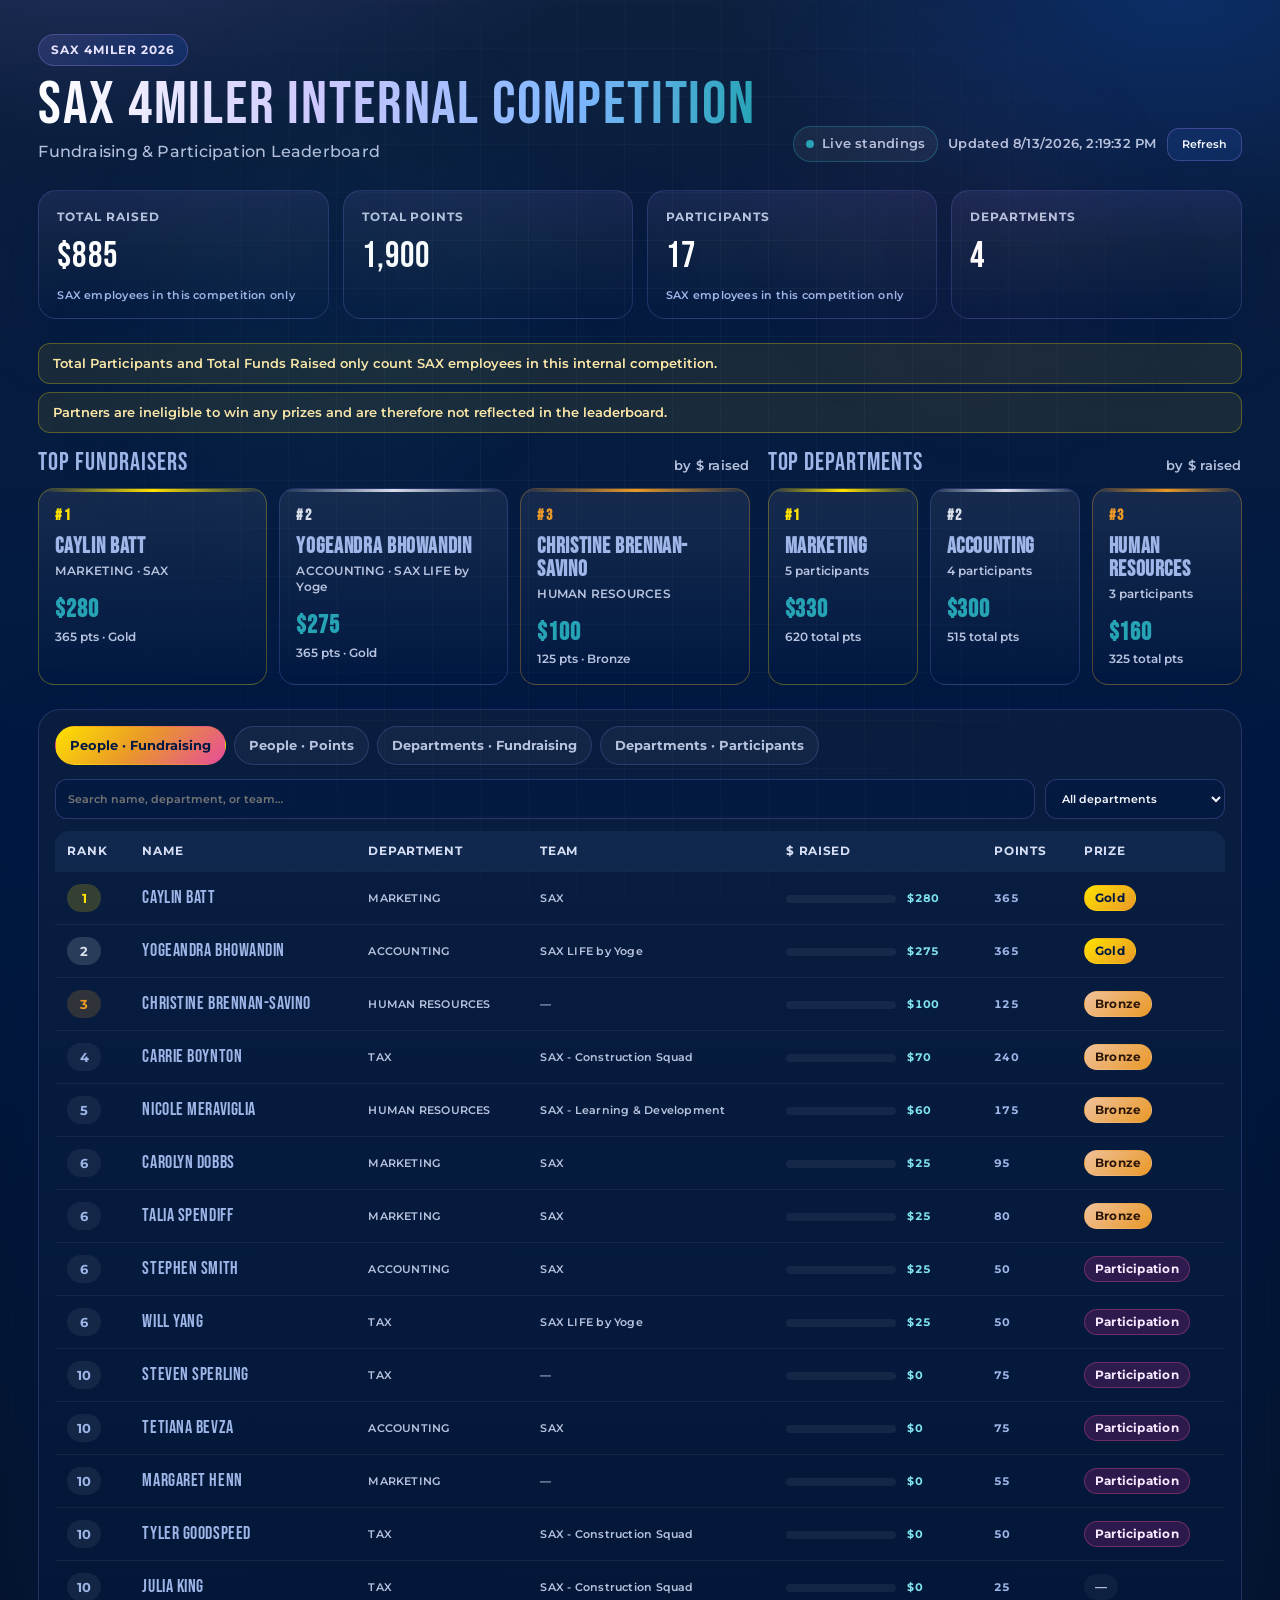
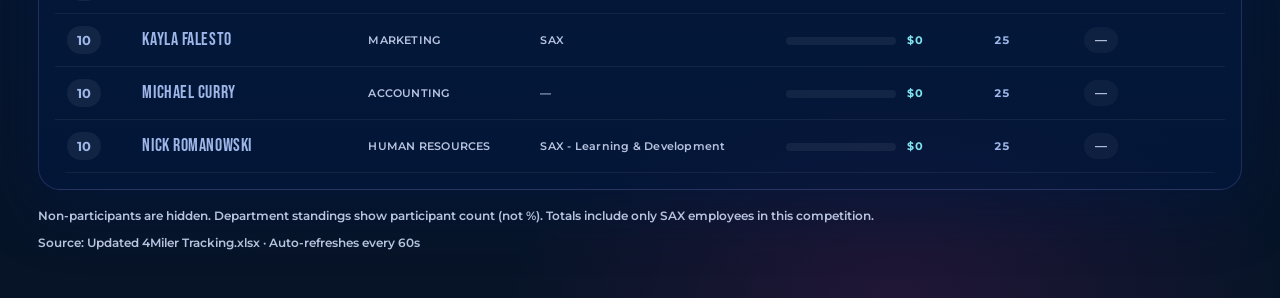
==== index.html @ db014825 "Add partners ineligibility disclaimer under SAX-only totals notice Clarify that partners cannot win " ====
<!DOCTYPE html>
<html lang="en">
<head>
  <meta charset="UTF-8" />
  <meta name="viewport" content="width=device-width, initial-scale=1" />
  <title>SAX 4MILER Internal Competition</title>
  <meta http-equiv="Cache-Control" content="no-cache, no-store, must-revalidate" />
  <link rel="preconnect" href="https://fonts.googleapis.com" />
  <link rel="preconnect" href="https://fonts.gstatic.com" crossorigin />
  <link href="https://fonts.googleapis.com/css2?family=Bebas+Neue&family=Montserrat:ital,wght@0,400;0,500;0,600;0,700;1,400&display=swap" rel="stylesheet" />
  <link rel="stylesheet" href="styles.css" />
</head>
<body>
  <div class="bg-glow" aria-hidden="true"></div>
  <header class="top">
    <div class="brand">
      <div class="badge">SAX 4MILER 2026</div>
      <h1 id="title">SAX 4MILER Internal Competition</h1>
      <p id="subtitle" class="subtitle">Fundraising &amp; Participation Leaderboard</p>
    </div>
    <div class="header-meta">
      <div class="live-pill"><span class="dot"></span> Live standings</div>
      <div id="updated" class="updated">Loading…</div>
      <button id="refreshBtn" class="ghost-btn" type="button">Refresh</button>
    </div>
  </header>

  <section class="kpis" id="kpis">
    <article class="kpi">
      <div class="kpi-label">Total Raised</div>
      <div class="kpi-value" id="kpiRaised">—</div>
      <div class="kpi-note">SAX employees in this competition only</div>
    </article>
    <article class="kpi">
      <div class="kpi-label">Total Points</div>
      <div class="kpi-value" id="kpiPoints">—</div>
    </article>
    <article class="kpi">
      <div class="kpi-label">Participants</div>
      <div class="kpi-value" id="kpiPeople">—</div>
      <div class="kpi-note">SAX employees in this competition only</div>
    </article>
    <article class="kpi">
      <div class="kpi-label">Departments</div>
      <div class="kpi-value" id="kpiDepts">—</div>
    </article>
  </section>

  <div class="disclaimer-stack">
    <p class="totals-disclaimer" id="totalsDisclaimer">
      Total Participants and Total Funds Raised only count SAX employees competing in this internal competition.
    </p>
    <p class="totals-disclaimer partners-disclaimer" id="partnersDisclaimer">
      Partners are ineligible to win any prizes and are therefore not reflected in the leaderboard.
    </p>
  </div>

  <section class="podium-wrap">
    <div>
      <div class="section-head">
        <h2>Top Fundraisers</h2>
        <span class="hint">by $ raised</span>
      </div>
      <div class="podium" id="podiumPeople"></div>
    </div>
    <div>
      <div class="section-head">
        <h2>Top Departments</h2>
        <span class="hint">by $ raised</span>
      </div>
      <div class="podium" id="podiumDepts"></div>
    </div>
  </section>

  <section class="boards">
    <div class="tabs" role="tablist">
      <button class="tab active" data-tab="people-raised" type="button">People · Fundraising</button>
      <button class="tab" data-tab="people-points" type="button">People · Points</button>
      <button class="tab" data-tab="dept-raised" type="button">Departments · Fundraising</button>
      <button class="tab" data-tab="dept-participants" type="button">Departments · Participants</button>
    </div>

    <div class="toolbar">
      <input id="search" type="search" placeholder="Search name, department, or team…" />
      <select id="deptFilter">
        <option value="">All departments</option>
      </select>
    </div>

    <div class="table-card">
      <table>
        <thead id="thead"></thead>
        <tbody id="tbody"></tbody>
      </table>
      <div id="empty" class="empty hidden">No matching participants.</div>
    </div>
  </section>

  <footer class="foot">
    <span>Non-participants are hidden. Department standings show participant count (not %). Totals include only SAX employees in this competition.</span>
    <span>Source: Updated 4Miler Tracking.xlsx · Auto-refreshes every 60s</span>
  </footer>

  <script src="app.js"></script>
</body>
</html>
---- styles.css ----
:root {
  /* Brand palette from SAX + 4MILER color guides */
  --navy-deep: #001842;
  --navy: #0d203e;
  --blue-mid: #23489A;
  --blue: #274a9a;
  --blue-bright: #065AF1;
  --purple-soft: #756CCa;
  --purple: #673e98;
  --magenta: #97217e;
  --pink: #e64d9b;
  --teal: #26a4b6;
  --gold-brand: #e99928;
  --yellow: #ffe100;

  --bg: var(--navy);
  --bg2: #09182f;
  --card: rgba(255,255,255,0.05);
  --card-border: rgba(117, 108, 202, 0.28);
  --text: #f4f7ff;
  --muted: #b7c3de;
  --gold: var(--gold-brand);
  --silver: #d7deea;
  --bronze: #e99928;
  --accent: var(--teal);
  --accent2: var(--blue-bright);
  --accent3: var(--purple-soft);
  --danger: #ff7b9c;
  --shadow: 0 20px 60px rgba(0, 24, 66, 0.45);
  --radius: 18px;

  /* Bebas Neue for headings; Gotham with close web fallbacks for body */
  --font: "Gotham", "Montserrat", "Avenir Next", "Avenir", "Helvetica Neue", Arial, sans-serif;
  --display: "Bebas Neue", "Arial Narrow", Impact, sans-serif;
}

* { box-sizing: border-box; }
html, body { margin: 0; padding: 0; }
body {
  font-family: var(--font);
  color: var(--text);
  background:
    radial-gradient(1000px 520px at 8% -8%, rgba(117, 108, 202, 0.28), transparent 55%),
    radial-gradient(900px 480px at 92% 0%, rgba(6, 90, 241, 0.22), transparent 50%),
    radial-gradient(700px 420px at 70% 100%, rgba(151, 33, 126, 0.18), transparent 55%),
    linear-gradient(180deg, #0d203e 0%, #001842 42%, #071427 100%);
  min-height: 100vh;
  padding: 28px clamp(16px, 3vw, 40px) 48px;
}

.bg-glow {
  position: fixed; inset: 0; pointer-events: none; z-index: 0;
  background-image:
    radial-gradient(circle at 20% 30%, rgba(38, 164, 182, 0.08), transparent 28%),
    radial-gradient(circle at 80% 20%, rgba(230, 77, 155, 0.08), transparent 24%),
    linear-gradient(rgba(255,255,255,.03) 1px, transparent 1px),
    linear-gradient(90deg, rgba(255,255,255,.03) 1px, transparent 1px);
  background-size: auto, auto, 48px 48px, 48px 48px;
  mask-image: radial-gradient(circle at center, black 30%, transparent 80%);
}

.top, .kpis, .podium-wrap, .boards, 
.kpi-note {
  margin-top: 6px;
  font-size: 11px;
  font-weight: 600;
  letter-spacing: 0.02em;
  color: #9eb6e8;
  line-height: 1.35;
}

.disclaimer-stack {
  display: grid;
  gap: 8px;
  margin: 0 0 18px;
}
.disclaimer-stack .totals-disclaimer {
  margin: 0;
}
.partners-disclaimer {
  border-color: rgba(117, 108, 202, 0.35);
  background: rgba(117, 108, 202, 0.12);
  color: #d7ddff;
}

.totals-disclaimer {
  margin: 0 0 18px;
  padding: 10px 14px;
  border-radius: 12px;
  border: 1px solid rgba(255, 225, 0, 0.28);
  background: rgba(255, 225, 0, 0.08);
  color: #ffe9a8;
  font-size: 13px;
  font-weight: 600;
  line-height: 1.45;
}

.foot { position: relative; z-index: 1; }

.top {
  display: flex; justify-content: space-between; gap: 24px; align-items: flex-end;
  margin-bottom: 28px; flex-wrap: wrap;
}
.badge {
  display: inline-block;
  padding: 7px 12px;
  border-radius: 999px;
  background: linear-gradient(135deg, rgba(117,108,202,.22), rgba(6,90,241,.18));
  border: 1px solid rgba(117, 108, 202, 0.45);
  color: #e8e4ff;
  font-size: 12px;
  font-weight: 700;
  letter-spacing: .08em;
  text-transform: uppercase;
  font-family: var(--font);
}
h1 {
  font-family: var(--display);
  font-weight: 400;
  font-size: clamp(2.4rem, 5vw, 3.8rem);
  margin: 10px 0 6px;
  line-height: 0.95;
  letter-spacing: 0.03em;
  background: linear-gradient(92deg, #ffffff 0%, #cfc8ff 40%, #7eb6ff 75%, #26a4b6 100%);
  -webkit-background-clip: text;
  background-clip: text;
  color: transparent;
}
h2, h3 {
  font-family: var(--display);
  letter-spacing: 0.04em;
  font-weight: 400;
}
.subtitle { margin: 0; color: var(--muted); font-size: 1.02rem; font-weight: 500; }
.header-meta { display: flex; gap: 10px; align-items: center; flex-wrap: wrap; }
.live-pill {
  display: inline-flex; align-items: center; gap: 8px;
  background: rgba(255,255,255,.05);
  border: 1px solid rgba(38, 164, 182, 0.35);
  border-radius: 999px;
  padding: 8px 12px;
  font-size: 13px;
  color: var(--muted);
  font-weight: 600;
}
.dot {
  width: 8px; height: 8px; border-radius: 50%; background: #26a4b6;
  box-shadow: 0 0 0 0 rgba(38,164,182,.7);
  animation: pulse 1.8s infinite;
}
@keyframes pulse {
  0% { box-shadow: 0 0 0 0 rgba(38,164,182,.55); }
  70% { box-shadow: 0 0 0 10px rgba(38,164,182,0); }
  100% { box-shadow: 0 0 0 0 rgba(38,164,182,0); }
}
.updated { color: var(--muted); font-size: 13px; }
.ghost-btn {
  border: 1px solid rgba(117,108,202,.45);
  background: rgba(35, 72, 154, 0.28);
  color: var(--text);
  border-radius: 12px;
  padding: 8px 14px;
  cursor: pointer;
  font: inherit;
  font-weight: 600;
}
.ghost-btn:hover {
  border-color: rgba(6, 90, 241, 0.7);
  background: rgba(6, 90, 241, 0.22);
}

.kpis {
  display: grid;
  grid-template-columns: repeat(4, minmax(0, 1fr));
  gap: 14px;
  margin-bottom: 24px;
}
.kpi {
  background:
    linear-gradient(180deg, rgba(117,108,202,.14), rgba(255,255,255,.03) 42%, rgba(0,24,66,.35));
  border: 1px solid rgba(117, 108, 202, 0.28);
  border-radius: var(--radius);
  padding: 18px 18px 16px;
  box-shadow: var(--shadow);
}
.kpi-label {
  color: var(--muted);
  font-size: 12px;
  text-transform: uppercase;
  letter-spacing: .08em;
  font-weight: 700;
}
.kpi-value {
  margin-top: 8px;
  font-family: var(--display);
  font-size: clamp(1.8rem, 2.8vw, 2.4rem);
  font-weight: 400;
  letter-spacing: 0.03em;
  color: #fff;
}

.podium-wrap {
  display: grid;
  grid-template-columns: 1.2fr .8fr;
  gap: 18px;
  margin-bottom: 24px;
}
.section-head {
  display: flex; align-items: baseline; justify-content: space-between; gap: 12px;
  margin-bottom: 12px;
}
.section-head h2 {
  margin: 0;
  font-size: 1.55rem;
  line-height: 1;
}
.hint { color: var(--muted); font-size: 13px; font-weight: 600; }
.podium {
  display: grid;
  grid-template-columns: repeat(3, minmax(0, 1fr));
  gap: 12px;
}
.pod-card {
  background: linear-gradient(180deg, rgba(255,255,255,.07), rgba(0,24,66,.28));
  border: 1px solid var(--card-border);
  border-radius: 16px;
  padding: 16px;
  min-height: 140px;
  position: relative;
  overflow: hidden;
}
.pod-card::before {
  content: "";
  position: absolute; inset: 0 auto auto 0; width: 100%; height: 3px;
  background: linear-gradient(90deg, transparent, var(--medal), transparent);
}
.pod-card.gold { --medal: var(--yellow); border-color: rgba(255, 225, 0, 0.28); }
.pod-card.silver { --medal: var(--silver); }
.pod-card.bronze { --medal: var(--gold-brand); border-color: rgba(233, 153, 40, 0.35); }
.pod-rank {
  font-family: var(--display);
  font-size: 1rem;
  letter-spacing: .08em;
  text-transform: uppercase;
  color: var(--medal, var(--muted));
  margin-bottom: 10px;
}
.pod-name {
  font-family: var(--display);
  font-size: 1.35rem;
  line-height: 1.05;
  letter-spacing: 0.03em;
}
.pod-sub { color: var(--muted); font-size: 12px; margin-top: 4px; font-weight: 600; }
.pod-metric {
  margin-top: 14px;
  font-family: var(--display);
  font-size: 1.55rem;
  letter-spacing: 0.03em;
  color: var(--teal);
}
.pod-metric small {
  display: block;
  color: var(--muted);
  font-size: 12px;
  font-weight: 600;
  margin-top: 2px;
  font-family: var(--font);
  letter-spacing: 0;
}

.boards {
  background: linear-gradient(180deg, rgba(13,32,62,.72), rgba(0,24,66,.55));
  border: 1px solid rgba(117, 108, 202, 0.28);
  border-radius: 22px;
  padding: 16px;
  box-shadow: var(--shadow);
}
.tabs {
  display: flex; gap: 8px; flex-wrap: wrap; margin-bottom: 14px;
}
.tab {
  border: 1px solid rgba(117,108,202,.28);
  background: rgba(255,255,255,.04);
  color: var(--muted);
  border-radius: 999px;
  padding: 10px 14px;
  cursor: pointer;
  font: inherit;
  font-weight: 700;
  font-size: 13px;
}
.tab.active {
  color: #001842;
  background: linear-gradient(135deg, #ffe100 0%, #e99928 48%, #e64d9b 100%);
  border-color: transparent;
}
.tab:not(.active):hover {
  color: var(--text);
  border-color: rgba(6, 90, 241, 0.55);
  background: rgba(6, 90, 241, 0.14);
}

.toolbar {
  display: flex; gap: 10px; flex-wrap: wrap; margin-bottom: 12px;
}
.toolbar input, .toolbar select {
  background: rgba(0, 24, 66, 0.55);
  border: 1px solid rgba(117, 108, 202, 0.35);
  color: var(--text);
  border-radius: 12px;
  padding: 11px 12px;
  font: inherit;
}
.toolbar input { flex: 1; min-width: 220px; }
.toolbar select { min-width: 180px; }

.table-card { overflow: auto; border-radius: 14px; }
table {
  width: 100%;
  border-collapse: collapse;
  min-width: 720px;
}
th, td {
  text-align: left;
  padding: 12px 12px;
  border-bottom: 1px solid rgba(255,255,255,.06);
  white-space: nowrap;
}
th {
  color: #d5def5;
  font-size: 12px;
  text-transform: uppercase;
  letter-spacing: .06em;
  font-weight: 700;
  position: sticky;
  top: 0;
  background: #10284d;
}
tbody tr:hover { background: rgba(117, 108, 202, 0.08); }
.rank-pill {
  display: inline-flex; align-items: center; justify-content: center;
  min-width: 34px; height: 28px; padding: 0 8px;
  border-radius: 999px;
  background: rgba(255,255,255,.06);
  font-weight: 700;
  font-size: 13px;
}
.rank-pill.r1 { background: rgba(255, 225, 0, 0.18); color: #ffe100; }
.rank-pill.r2 { background: rgba(215, 222, 234, 0.16); color: var(--silver); }
.rank-pill.r3 { background: rgba(233, 153, 40, 0.18); color: var(--gold-brand); }
.name-cell {
  font-family: var(--display);
  font-size: 1.15rem;
  letter-spacing: 0.03em;
  font-weight: 400;
}
.muted { color: var(--muted); }
.money { color: #7fe3ef; font-weight: 700; font-variant-numeric: tabular-nums; }
.points { font-weight: 700; font-variant-numeric: tabular-nums; }
.bar-wrap {
  width: 110px; height: 8px; border-radius: 999px;
  background: rgba(255,255,255,.06); overflow: hidden; display: inline-block; vertical-align: middle; margin-right: 8px;
}
.bar {
  height: 100%;
  border-radius: inherit;
  background: linear-gradient(90deg, #065AF1 0%, #756CCa 45%, #26a4b6 100%);
}
.tier {
  display: inline-flex; align-items: center;
  border-radius: 999px; padding: 4px 10px; font-size: 12px; font-weight: 700;
  border: 1px solid transparent;
}
.tier.gold { color: #001842; background: linear-gradient(135deg, #ffe100, #e99928); }
.tier.silver { color: #0d203e; background: linear-gradient(135deg, #eef3fa, #c9d4e5); }
.tier.bronze { color: #2b1608; background: linear-gradient(135deg, #f0c19a, #e99928); }
.tier.participation {
  color: #f7e9ff;
  background: rgba(151, 33, 126, 0.28);
  border-color: rgba(230, 77, 155, 0.35);
}
.tier.none { color: var(--muted); background: rgba(255,255,255,.04); }

.empty { padding: 28px; text-align: center; color: var(--muted); }
.hidden { display: none !important; }

.foot {
  margin-top: 18px;
  display: flex; justify-content: space-between; gap: 12px; flex-wrap: wrap;
  color: var(--muted); font-size: 12px; font-weight: 600;
}

@media (max-width: 980px) {
  .kpis { grid-template-columns: repeat(2, minmax(0,1fr)); }
  .podium-wrap { grid-template-columns: 1fr; }
}
@media (max-width: 640px) {
  .podium { grid-template-columns: 1fr; }
  .kpis { grid-template-columns: 1fr 1fr; }
}
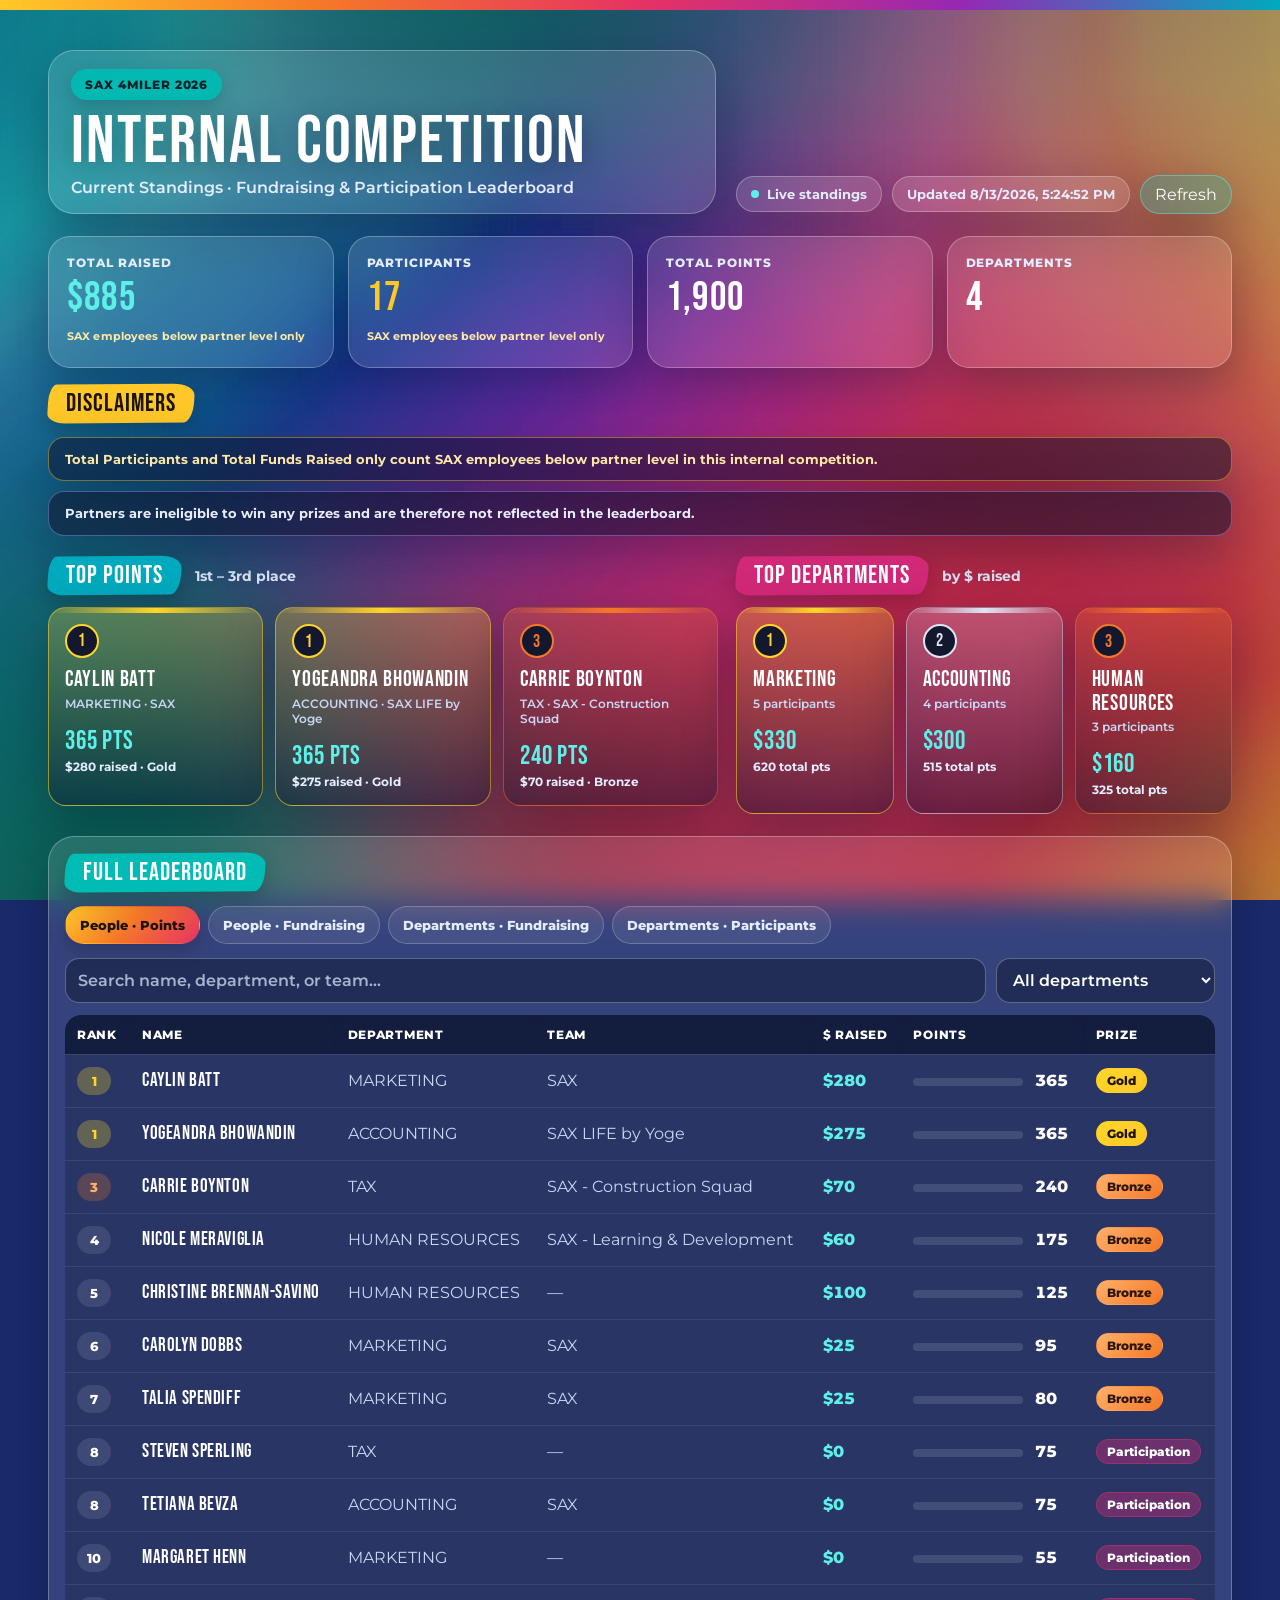
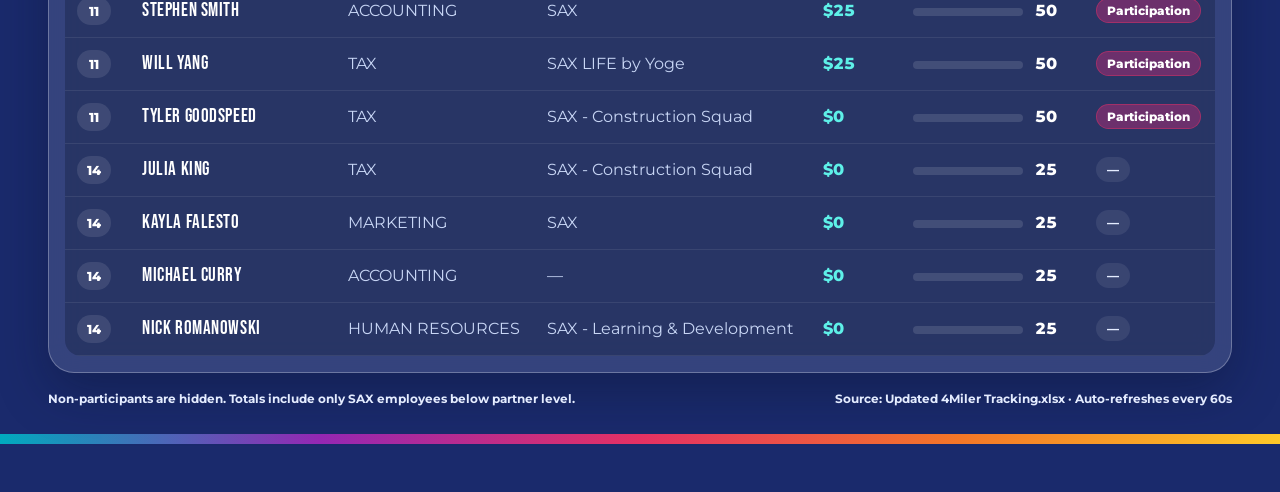
==== commit dff1062d: "Restyle 4Miler leaderboard to match announcement graphic theme Apply the colorful gradient backgroun" ====
--- a/index.html
+++ b/index.html
@@ -7,99 +7,109 @@
   <meta http-equiv="Cache-Control" content="no-cache, no-store, must-revalidate" />
   <link rel="preconnect" href="https://fonts.googleapis.com" />
   <link rel="preconnect" href="https://fonts.gstatic.com" crossorigin />
-  <link href="https://fonts.googleapis.com/css2?family=Bebas+Neue&family=Montserrat:ital,wght@0,400;0,500;0,600;0,700;1,400&display=swap" rel="stylesheet" />
+  <link href="https://fonts.googleapis.com/css2?family=Bebas+Neue&family=Montserrat:ital,wght@0,400;0,500;0,600;0,700;0,800;1,400&display=swap" rel="stylesheet" />
   <link rel="stylesheet" href="styles.css" />
 </head>
 <body>
+  <div class="top-accent" aria-hidden="true"></div>
   <div class="bg-glow" aria-hidden="true"></div>
-  <header class="top">
-    <div class="brand">
-      <div class="badge">SAX 4MILER 2026</div>
-      <h1 id="title">SAX 4MILER Internal Competition</h1>
-      <p id="subtitle" class="subtitle">Fundraising &amp; Participation Leaderboard</p>
-    </div>
-    <div class="header-meta">
-      <div class="live-pill"><span class="dot"></span> Live standings</div>
-      <div id="updated" class="updated">Loading…</div>
-      <button id="refreshBtn" class="ghost-btn" type="button">Refresh</button>
-    </div>
-  </header>
+  <div class="page">
+    <header class="top">
+      <div class="brand-card">
+        <div class="badge">SAX 4MILER 2026</div>
+        <h1 id="title">INTERNAL COMPETITION</h1>
+        <p id="subtitle" class="subtitle">Current Standings · Fundraising &amp; Participation Leaderboard</p>
+      </div>
+      <div class="header-meta">
+        <div class="live-pill"><span class="dot"></span> Live standings</div>
+        <div id="updated" class="updated">Loading…</div>
+        <button id="refreshBtn" class="ghost-btn" type="button">Refresh</button>
+      </div>
+    </header>
 
-  <section class="kpis" id="kpis">
-    <article class="kpi">
-      <div class="kpi-label">Total Raised</div>
-      <div class="kpi-value" id="kpiRaised">—</div>
-      <div class="kpi-note">SAX employees in this competition only</div>
-    </article>
-    <article class="kpi">
-      <div class="kpi-label">Total Points</div>
-      <div class="kpi-value" id="kpiPoints">—</div>
-    </article>
-    <article class="kpi">
-      <div class="kpi-label">Participants</div>
-      <div class="kpi-value" id="kpiPeople">—</div>
-      <div class="kpi-note">SAX employees in this competition only</div>
-    </article>
-    <article class="kpi">
-      <div class="kpi-label">Departments</div>
-      <div class="kpi-value" id="kpiDepts">—</div>
-    </article>
-  </section>
+    <section class="kpis" id="kpis">
+      <article class="kpi">
+        <div class="kpi-label">Total Raised</div>
+        <div class="kpi-value accent" id="kpiRaised">—</div>
+        <div class="kpi-note">SAX employees below partner level only</div>
+      </article>
+      <article class="kpi">
+        <div class="kpi-label">Participants</div>
+        <div class="kpi-value highlight" id="kpiPeople">—</div>
+        <div class="kpi-note">SAX employees below partner level only</div>
+      </article>
+      <article class="kpi">
+        <div class="kpi-label">Total Points</div>
+        <div class="kpi-value" id="kpiPoints">—</div>
+      </article>
+      <article class="kpi">
+        <div class="kpi-label">Departments</div>
+        <div class="kpi-value" id="kpiDepts">—</div>
+      </article>
+    </section>
 
-  <div class="disclaimer-stack">
-    <p class="totals-disclaimer" id="totalsDisclaimer">
-      Total Participants and Total Funds Raised only count SAX employees competing in this internal competition.
-    </p>
-    <p class="totals-disclaimer partners-disclaimer" id="partnersDisclaimer">
-      Partners are ineligible to win any prizes and are therefore not reflected in the leaderboard.
-    </p>
-  </div>
-
-  <section class="podium-wrap">
-    <div>
-      <div class="section-head">
-        <h2>Top Fundraisers</h2>
-        <span class="hint">by $ raised</span>
+    <div class="disclaimer-stack">
+      <div class="section-head" style="margin-bottom: 4px;">
+        <span class="paint-label yellow">DISCLAIMERS</span>
       </div>
-      <div class="podium" id="podiumPeople"></div>
-    </div>
-    <div>
-      <div class="section-head">
-        <h2>Top Departments</h2>
-        <span class="hint">by $ raised</span>
-      </div>
-      <div class="podium" id="podiumDepts"></div>
-    </div>
-  </section>
-
-  <section class="boards">
-    <div class="tabs" role="tablist">
-      <button class="tab active" data-tab="people-raised" type="button">People · Fundraising</button>
-      <button class="tab" data-tab="people-points" type="button">People · Points</button>
-      <button class="tab" data-tab="dept-raised" type="button">Departments · Fundraising</button>
-      <button class="tab" data-tab="dept-participants" type="button">Departments · Participants</button>
+      <p class="totals-disclaimer" id="totalsDisclaimer">
+        Total Participants and Total Funds Raised only count SAX employees below partner level in this internal competition.
+      </p>
+      <p class="totals-disclaimer partners-disclaimer" id="partnersDisclaimer">
+        Partners are ineligible to win any prizes and are therefore not reflected in the leaderboard.
+      </p>
     </div>
 
-    <div class="toolbar">
-      <input id="search" type="search" placeholder="Search name, department, or team…" />
-      <select id="deptFilter">
-        <option value="">All departments</option>
-      </select>
-    </div>
+    <section class="podium-wrap">
+      <div>
+        <div class="section-head">
+          <span class="paint-label cyan">TOP POINTS</span>
+          <span class="hint">1st – 3rd place</span>
+        </div>
+        <div class="podium" id="podiumPeople"></div>
+      </div>
+      <div>
+        <div class="section-head">
+          <span class="paint-label magenta">TOP DEPARTMENTS</span>
+          <span class="hint">by $ raised</span>
+        </div>
+        <div class="podium" id="podiumDepts"></div>
+      </div>
+    </section>
 
-    <div class="table-card">
-      <table>
-        <thead id="thead"></thead>
-        <tbody id="tbody"></tbody>
-      </table>
-      <div id="empty" class="empty hidden">No matching participants.</div>
-    </div>
-  </section>
+    <section class="boards">
+      <div class="section-head" style="margin-bottom: 14px;">
+        <span class="paint-label teal">FULL LEADERBOARD</span>
+      </div>
+      <div class="tabs" role="tablist">
+        <button class="tab active" data-tab="people-points" type="button">People · Points</button>
+        <button class="tab" data-tab="people-raised" type="button">People · Fundraising</button>
+        <button class="tab" data-tab="dept-raised" type="button">Departments · Fundraising</button>
+        <button class="tab" data-tab="dept-participants" type="button">Departments · Participants</button>
+      </div>
 
-  <footer class="foot">
-    <span>Non-participants are hidden. Department standings show participant count (not %). Totals include only SAX employees in this competition.</span>
-    <span>Source: Updated 4Miler Tracking.xlsx · Auto-refreshes every 60s</span>
-  </footer>
+      <div class="toolbar">
+        <input id="search" type="search" placeholder="Search name, department, or team…" />
+        <select id="deptFilter">
+          <option value="">All departments</option>
+        </select>
+      </div>
+
+      <div class="table-card">
+        <table>
+          <thead id="thead"></thead>
+          <tbody id="tbody"></tbody>
+        </table>
+        <div id="empty" class="empty hidden">No matching participants.</div>
+      </div>
+    </section>
+
+    <footer class="foot">
+      <span>Non-participants are hidden. Totals include only SAX employees below partner level.</span>
+      <span>Source: Updated 4Miler Tracking.xlsx · Auto-refreshes every 60s</span>
+    </footer>
+  </div>
+  <div class="bottom-accent" aria-hidden="true"></div>
 
   <script src="app.js"></script>
 </body>
--- a/styles.css
+++ b/styles.css
@@ -1,402 +1,607 @@
-
 :root {
-  /* Brand palette from SAX + 4MILER color guides */
-  --navy-deep: #001842;
-  --navy: #0d203e;
-  --blue-mid: #23489A;
-  --blue: #274a9a;
-  --blue-bright: #065AF1;
-  --purple-soft: #756CCa;
-  --purple: #673e98;
-  --magenta: #97217e;
-  --pink: #e64d9b;
-  --teal: #26a4b6;
-  --gold-brand: #e99928;
-  --yellow: #ffe100;
-
-  --bg: var(--navy);
-  --bg2: #09182f;
-  --card: rgba(255,255,255,0.05);
-  --card-border: rgba(117, 108, 202, 0.28);
-  --text: #f4f7ff;
-  --muted: #b7c3de;
-  --gold: var(--gold-brand);
-  --silver: #d7deea;
-  --bronze: #e99928;
-  --accent: var(--teal);
-  --accent2: var(--blue-bright);
-  --accent3: var(--purple-soft);
-  --danger: #ff7b9c;
-  --shadow: 0 20px 60px rgba(0, 24, 66, 0.45);
-  --radius: 18px;
-
-  /* Bebas Neue for headings; Gotham with close web fallbacks for body */
-  --font: "Gotham", "Montserrat", "Avenir Next", "Avenir", "Helvetica Neue", Arial, sans-serif;
+  /* Announcement graphic / Colorful-Background palette */
+  --teal: #00bcb4;
+  --cyan: #00aabe;
+  --blue: #2850d2;
+  --purple: #9628b4;
+  --magenta: #d22878;
+  --pink: #e63264;
+  --orange: #f57828;
+  --yellow: #ffc828;
+  --gold: #ffd628;
+  --silver: #dce6f5;
+  --navy-ink: #0a1228;
+  --card-dark: rgba(12, 18, 50, 0.55);
+  --frost: rgba(255, 255, 255, 0.12);
+  --frost-border: rgba(255, 255, 255, 0.28);
+  --text: #ffffff;
+  --muted: #e4ecff;
+  --muted-soft: #c8d6f5;
+  --accent-money: #5ef0e8;
+  --shadow: 0 18px 50px rgba(8, 16, 40, 0.35);
+  --radius: 22px;
+  --font: "Montserrat", "Gotham", "Avenir Next", "Helvetica Neue", Arial, sans-serif;
   --display: "Bebas Neue", "Arial Narrow", Impact, sans-serif;
 }
 
 * { box-sizing: border-box; }
 html, body { margin: 0; padding: 0; }
+
 body {
   font-family: var(--font);
   color: var(--text);
+  min-height: 100vh;
+  padding: 0 0 48px;
+  background-color: #1a2a6c;
+  background-image:
+    linear-gradient(180deg, rgba(10, 18, 40, 0.28) 0%, rgba(10, 18, 40, 0.12) 35%, rgba(20, 10, 40, 0.22) 100%),
+    url("colorful-background.png");
+  background-size: cover;
+  background-position: center;
+  background-attachment: fixed;
+  background-repeat: no-repeat;
+}
+
+/* Fallback gradient if image fails */
+@supports not (background-image: url("colorful-background.png")) {
+  body {
+    background-image: linear-gradient(135deg, #3a98ab 0%, #2850d2 28%, #8e3a8d 55%, #e63264 78%, #f57828 100%);
+  }
+}
+
+.bg-glow {
+  position: fixed;
+  inset: 0;
+  pointer-events: none;
+  z-index: 0;
   background:
-    radial-gradient(1000px 520px at 8% -8%, rgba(117, 108, 202, 0.28), transparent 55%),
-    radial-gradient(900px 480px at 92% 0%, rgba(6, 90, 241, 0.22), transparent 50%),
-    radial-gradient(700px 420px at 70% 100%, rgba(151, 33, 126, 0.18), transparent 55%),
-    linear-gradient(180deg, #0d203e 0%, #001842 42%, #071427 100%);
-  min-height: 100vh;
-  padding: 28px clamp(16px, 3vw, 40px) 48px;
-}
-
-.bg-glow {
-  position: fixed; inset: 0; pointer-events: none; z-index: 0;
-  background-image:
-    radial-gradient(circle at 20% 30%, rgba(38, 164, 182, 0.08), transparent 28%),
-    radial-gradient(circle at 80% 20%, rgba(230, 77, 155, 0.08), transparent 24%),
-    linear-gradient(rgba(255,255,255,.03) 1px, transparent 1px),
-    linear-gradient(90deg, rgba(255,255,255,.03) 1px, transparent 1px);
-  background-size: auto, auto, 48px 48px, 48px 48px;
-  mask-image: radial-gradient(circle at center, black 30%, transparent 80%);
-}
-
-.top, .kpis, .podium-wrap, .boards, 
-.kpi-note {
-  margin-top: 6px;
-  font-size: 11px;
-  font-weight: 600;
-  letter-spacing: 0.02em;
-  color: #9eb6e8;
-  line-height: 1.35;
-}
-
-.disclaimer-stack {
-  display: grid;
-  gap: 8px;
-  margin: 0 0 18px;
-}
-.disclaimer-stack .totals-disclaimer {
-  margin: 0;
-}
-.partners-disclaimer {
-  border-color: rgba(117, 108, 202, 0.35);
-  background: rgba(117, 108, 202, 0.12);
-  color: #d7ddff;
-}
-
-.totals-disclaimer {
-  margin: 0 0 18px;
-  padding: 10px 14px;
-  border-radius: 12px;
-  border: 1px solid rgba(255, 225, 0, 0.28);
-  background: rgba(255, 225, 0, 0.08);
-  color: #ffe9a8;
-  font-size: 13px;
-  font-weight: 600;
-  line-height: 1.45;
-}
-
-.foot { position: relative; z-index: 1; }
+    radial-gradient(circle at 15% 20%, rgba(0, 188, 180, 0.18), transparent 32%),
+    radial-gradient(circle at 85% 15%, rgba(255, 200, 40, 0.14), transparent 30%),
+    radial-gradient(circle at 70% 85%, rgba(230, 50, 100, 0.16), transparent 34%);
+}
+
+.page {
+  position: relative;
+  z-index: 1;
+  max-width: 1240px;
+  margin: 0 auto;
+  padding: 22px clamp(14px, 3vw, 28px) 0;
+}
+
+/* Top yellow accent */
+.top-accent {
+  height: 10px;
+  width: 100%;
+  background: linear-gradient(90deg, var(--yellow), var(--orange), var(--pink), var(--purple), var(--cyan));
+  position: sticky;
+  top: 0;
+  z-index: 5;
+}
 
 .top {
-  display: flex; justify-content: space-between; gap: 24px; align-items: flex-end;
-  margin-bottom: 28px; flex-wrap: wrap;
-}
+  display: flex;
+  justify-content: space-between;
+  gap: 20px;
+  align-items: flex-end;
+  margin: 18px 0 22px;
+  flex-wrap: wrap;
+}
+
+.brand-card {
+  background: var(--frost);
+  border: 1px solid var(--frost-border);
+  backdrop-filter: blur(14px);
+  -webkit-backdrop-filter: blur(14px);
+  border-radius: 26px;
+  padding: 18px 22px 16px;
+  box-shadow: var(--shadow);
+  flex: 1 1 420px;
+}
+
 .badge {
   display: inline-block;
-  padding: 7px 12px;
+  padding: 8px 14px;
   border-radius: 999px;
-  background: linear-gradient(135deg, rgba(117,108,202,.22), rgba(6,90,241,.18));
-  border: 1px solid rgba(117, 108, 202, 0.45);
-  color: #e8e4ff;
+  background: rgba(0, 188, 180, 0.92);
+  color: #06222a;
   font-size: 12px;
-  font-weight: 700;
-  letter-spacing: .08em;
+  font-weight: 800;
+  letter-spacing: 0.08em;
   text-transform: uppercase;
   font-family: var(--font);
-}
+  box-shadow: 0 6px 18px rgba(0, 0, 0, 0.18);
+}
+
 h1 {
   font-family: var(--display);
   font-weight: 400;
-  font-size: clamp(2.4rem, 5vw, 3.8rem);
-  margin: 10px 0 6px;
-  line-height: 0.95;
+  font-size: clamp(2.6rem, 6vw, 4.2rem);
+  margin: 12px 0 4px;
+  line-height: 0.92;
   letter-spacing: 0.03em;
-  background: linear-gradient(92deg, #ffffff 0%, #cfc8ff 40%, #7eb6ff 75%, #26a4b6 100%);
-  -webkit-background-clip: text;
-  background-clip: text;
-  color: transparent;
-}
-h2, h3 {
+  color: #fff;
+  text-shadow: 0 4px 24px rgba(0, 0, 0, 0.28);
+}
+
+h2 {
   font-family: var(--display);
   letter-spacing: 0.04em;
   font-weight: 400;
-}
-.subtitle { margin: 0; color: var(--muted); font-size: 1.02rem; font-weight: 500; }
-.header-meta { display: flex; gap: 10px; align-items: center; flex-wrap: wrap; }
-.live-pill {
-  display: inline-flex; align-items: center; gap: 8px;
-  background: rgba(255,255,255,.05);
-  border: 1px solid rgba(38, 164, 182, 0.35);
+  margin: 0;
+  font-size: 1.7rem;
+  line-height: 1;
+  color: #fff;
+}
+
+.subtitle {
+  margin: 0;
+  color: var(--muted);
+  font-size: 1rem;
+  font-weight: 600;
+}
+
+.header-meta {
+  display: flex;
+  gap: 10px;
+  align-items: center;
+  flex-wrap: wrap;
+}
+
+.live-pill,
+.updated,
+.ghost-btn {
+  display: inline-flex;
+  align-items: center;
+  gap: 8px;
+  background: var(--frost);
+  border: 1px solid var(--frost-border);
+  backdrop-filter: blur(10px);
+  -webkit-backdrop-filter: blur(10px);
   border-radius: 999px;
-  padding: 8px 12px;
+  padding: 9px 14px;
   font-size: 13px;
   color: var(--muted);
-  font-weight: 600;
-}
+  font-weight: 700;
+  box-shadow: var(--shadow);
+}
+
 .dot {
-  width: 8px; height: 8px; border-radius: 50%; background: #26a4b6;
-  box-shadow: 0 0 0 0 rgba(38,164,182,.7);
+  width: 8px;
+  height: 8px;
+  border-radius: 50%;
+  background: #5ef0e8;
+  box-shadow: 0 0 0 0 rgba(94, 240, 232, 0.7);
   animation: pulse 1.8s infinite;
 }
+
 @keyframes pulse {
-  0% { box-shadow: 0 0 0 0 rgba(38,164,182,.55); }
-  70% { box-shadow: 0 0 0 10px rgba(38,164,182,0); }
-  100% { box-shadow: 0 0 0 0 rgba(38,164,182,0); }
-}
-.updated { color: var(--muted); font-size: 13px; }
+  0% { box-shadow: 0 0 0 0 rgba(94, 240, 232, 0.55); }
+  70% { box-shadow: 0 0 0 10px rgba(94, 240, 232, 0); }
+  100% { box-shadow: 0 0 0 0 rgba(94, 240, 232, 0); }
+}
+
 .ghost-btn {
-  border: 1px solid rgba(117,108,202,.45);
-  background: rgba(35, 72, 154, 0.28);
-  color: var(--text);
-  border-radius: 12px;
-  padding: 8px 14px;
   cursor: pointer;
   font: inherit;
-  font-weight: 600;
+  color: #fff;
+  background: rgba(0, 188, 180, 0.28);
+  border-color: rgba(94, 240, 232, 0.45);
 }
 .ghost-btn:hover {
-  border-color: rgba(6, 90, 241, 0.7);
-  background: rgba(6, 90, 241, 0.22);
-}
-
+  background: rgba(0, 188, 180, 0.45);
+  border-color: #5ef0e8;
+}
+
+/* KPIs */
 .kpis {
   display: grid;
   grid-template-columns: repeat(4, minmax(0, 1fr));
   gap: 14px;
-  margin-bottom: 24px;
-}
+  margin-bottom: 16px;
+}
+
 .kpi {
-  background:
-    linear-gradient(180deg, rgba(117,108,202,.14), rgba(255,255,255,.03) 42%, rgba(0,24,66,.35));
-  border: 1px solid rgba(117, 108, 202, 0.28);
+  background: var(--frost);
+  border: 1px solid var(--frost-border);
+  backdrop-filter: blur(14px);
+  -webkit-backdrop-filter: blur(14px);
   border-radius: var(--radius);
-  padding: 18px 18px 16px;
+  padding: 18px 18px 14px;
   box-shadow: var(--shadow);
-}
+  min-height: 132px;
+}
+
 .kpi-label {
   color: var(--muted);
   font-size: 12px;
   text-transform: uppercase;
-  letter-spacing: .08em;
-  font-weight: 700;
-}
+  letter-spacing: 0.08em;
+  font-weight: 800;
+}
+
 .kpi-value {
   margin-top: 8px;
   font-family: var(--display);
-  font-size: clamp(1.8rem, 2.8vw, 2.4rem);
+  font-size: clamp(2rem, 3.2vw, 2.7rem);
   font-weight: 400;
   letter-spacing: 0.03em;
   color: #fff;
-}
-
+  line-height: 1;
+}
+
+.kpi-value.accent { color: var(--accent-money); }
+.kpi-value.highlight { color: var(--yellow); }
+
+.kpi-note {
+  margin-top: 10px;
+  font-size: 11px;
+  font-weight: 700;
+  letter-spacing: 0.01em;
+  color: #ffe9a8;
+  line-height: 1.35;
+}
+
+/* Paint-stroke section labels */
+.paint-label {
+  display: inline-block;
+  position: relative;
+  font-family: var(--display);
+  font-size: 1.55rem;
+  letter-spacing: 0.04em;
+  color: #fff;
+  padding: 8px 18px 6px;
+  line-height: 1;
+  z-index: 0;
+}
+.paint-label::before {
+  content: "";
+  position: absolute;
+  inset: 0;
+  z-index: -1;
+  border-radius: 8px 22px 10px 18px / 18px 12px 20px 10px;
+  transform: skewX(-4deg) rotate(-0.4deg);
+  background: var(--stroke, var(--cyan));
+  box-shadow: 0 8px 20px rgba(0, 0, 0, 0.18);
+}
+.paint-label.cyan { --stroke: #00aabe; }
+.paint-label.magenta { --stroke: #d22878; }
+.paint-label.yellow { --stroke: #ffc828; color: #1c1408; }
+.paint-label.teal { --stroke: #00bcb4; }
+
+.section-head {
+  display: flex;
+  align-items: center;
+  justify-content: flex-start;
+  gap: 14px;
+  margin-bottom: 12px;
+  flex-wrap: wrap;
+}
+.hint {
+  color: var(--muted);
+  font-size: 14px;
+  font-weight: 700;
+}
+
+/* Disclaimers */
+.disclaimer-stack {
+  display: grid;
+  gap: 10px;
+  margin: 0 0 20px;
+}
+
+.totals-disclaimer {
+  margin: 0;
+  padding: 12px 16px;
+  border-radius: 16px;
+  border: 1px solid rgba(255, 200, 40, 0.45);
+  background: rgba(15, 18, 45, 0.55);
+  backdrop-filter: blur(10px);
+  -webkit-backdrop-filter: blur(10px);
+  color: #ffe9a8;
+  font-size: 13px;
+  font-weight: 700;
+  line-height: 1.45;
+  box-shadow: var(--shadow);
+}
+
+.partners-disclaimer {
+  border-color: rgba(180, 160, 255, 0.4);
+  color: #e8ecff;
+}
+
+/* Podium */
 .podium-wrap {
   display: grid;
-  grid-template-columns: 1.2fr .8fr;
+  grid-template-columns: 1.15fr 0.85fr;
   gap: 18px;
-  margin-bottom: 24px;
-}
-.section-head {
-  display: flex; align-items: baseline; justify-content: space-between; gap: 12px;
-  margin-bottom: 12px;
-}
-.section-head h2 {
-  margin: 0;
-  font-size: 1.55rem;
-  line-height: 1;
-}
-.hint { color: var(--muted); font-size: 13px; font-weight: 600; }
+  margin-bottom: 22px;
+}
+
 .podium {
   display: grid;
   grid-template-columns: repeat(3, minmax(0, 1fr));
   gap: 12px;
 }
+
 .pod-card {
-  background: linear-gradient(180deg, rgba(255,255,255,.07), rgba(0,24,66,.28));
-  border: 1px solid var(--card-border);
-  border-radius: 16px;
+  background: var(--frost);
+  border: 1px solid var(--frost-border);
+  backdrop-filter: blur(12px);
+  -webkit-backdrop-filter: blur(12px);
+  border-radius: 18px;
   padding: 16px;
-  min-height: 140px;
+  min-height: 150px;
   position: relative;
   overflow: hidden;
-}
+  box-shadow: var(--shadow);
+}
+
 .pod-card::before {
   content: "";
-  position: absolute; inset: 0 auto auto 0; width: 100%; height: 3px;
-  background: linear-gradient(90deg, transparent, var(--medal), transparent);
-}
-.pod-card.gold { --medal: var(--yellow); border-color: rgba(255, 225, 0, 0.28); }
-.pod-card.silver { --medal: var(--silver); }
-.pod-card.bronze { --medal: var(--gold-brand); border-color: rgba(233, 153, 40, 0.35); }
+  position: absolute;
+  inset: 0 auto auto 0;
+  width: 100%;
+  height: 5px;
+  background: linear-gradient(90deg, transparent, var(--medal, #fff), transparent);
+}
+
+.pod-card.gold {
+  --medal: var(--gold);
+  background: linear-gradient(180deg, rgba(255, 214, 40, 0.28), rgba(12, 18, 50, 0.45));
+  border-color: rgba(255, 214, 40, 0.55);
+}
+.pod-card.silver {
+  --medal: var(--silver);
+  background: linear-gradient(180deg, rgba(220, 230, 245, 0.22), rgba(12, 18, 50, 0.45));
+  border-color: rgba(220, 230, 245, 0.45);
+}
+.pod-card.bronze {
+  --medal: var(--orange);
+  background: linear-gradient(180deg, rgba(245, 120, 40, 0.24), rgba(12, 18, 50, 0.45));
+  border-color: rgba(245, 120, 40, 0.45);
+}
+
 .pod-rank {
-  font-family: var(--display);
-  font-size: 1rem;
-  letter-spacing: .08em;
-  text-transform: uppercase;
-  color: var(--medal, var(--muted));
+  display: inline-flex;
+  align-items: center;
+  justify-content: center;
+  width: 34px;
+  height: 34px;
+  border-radius: 50%;
+  background: #14182e;
+  color: var(--medal, #fff);
+  font-family: var(--display);
+  font-size: 1.15rem;
+  letter-spacing: 0.04em;
   margin-bottom: 10px;
-}
+  border: 2px solid var(--medal, rgba(255,255,255,.4));
+}
+
 .pod-name {
   font-family: var(--display);
-  font-size: 1.35rem;
+  font-size: 1.4rem;
   line-height: 1.05;
   letter-spacing: 0.03em;
 }
-.pod-sub { color: var(--muted); font-size: 12px; margin-top: 4px; font-weight: 600; }
+
+.pod-sub {
+  color: var(--muted-soft);
+  font-size: 12px;
+  margin-top: 4px;
+  font-weight: 600;
+}
+
 .pod-metric {
   margin-top: 14px;
   font-family: var(--display);
-  font-size: 1.55rem;
+  font-size: 1.65rem;
   letter-spacing: 0.03em;
-  color: var(--teal);
-}
+  color: var(--accent-money);
+}
+
 .pod-metric small {
   display: block;
   color: var(--muted);
   font-size: 12px;
-  font-weight: 600;
+  font-weight: 700;
   margin-top: 2px;
   font-family: var(--font);
   letter-spacing: 0;
 }
 
+/* Boards */
 .boards {
-  background: linear-gradient(180deg, rgba(13,32,62,.72), rgba(0,24,66,.55));
-  border: 1px solid rgba(117, 108, 202, 0.28);
-  border-radius: 22px;
+  background: var(--frost);
+  border: 1px solid var(--frost-border);
+  backdrop-filter: blur(16px);
+  -webkit-backdrop-filter: blur(16px);
+  border-radius: 26px;
   padding: 16px;
   box-shadow: var(--shadow);
 }
+
 .tabs {
-  display: flex; gap: 8px; flex-wrap: wrap; margin-bottom: 14px;
-}
+  display: flex;
+  gap: 8px;
+  flex-wrap: wrap;
+  margin-bottom: 14px;
+}
+
 .tab {
-  border: 1px solid rgba(117,108,202,.28);
-  background: rgba(255,255,255,.04);
+  border: 1px solid rgba(255, 255, 255, 0.22);
+  background: rgba(255, 255, 255, 0.08);
   color: var(--muted);
   border-radius: 999px;
   padding: 10px 14px;
   cursor: pointer;
   font: inherit;
-  font-weight: 700;
+  font-weight: 800;
   font-size: 13px;
 }
+
 .tab.active {
-  color: #001842;
-  background: linear-gradient(135deg, #ffe100 0%, #e99928 48%, #e64d9b 100%);
+  color: #1c1408;
+  background: linear-gradient(135deg, #ffc828 0%, #f57828 48%, #e63264 100%);
   border-color: transparent;
-}
+  box-shadow: 0 8px 18px rgba(0, 0, 0, 0.18);
+}
+
 .tab:not(.active):hover {
+  color: #fff;
+  border-color: rgba(94, 240, 232, 0.55);
+  background: rgba(0, 188, 180, 0.2);
+}
+
+.toolbar {
+  display: flex;
+  gap: 10px;
+  flex-wrap: wrap;
+  margin-bottom: 12px;
+}
+
+.toolbar input,
+.toolbar select {
+  background: rgba(10, 18, 40, 0.45);
+  border: 1px solid rgba(255, 255, 255, 0.28);
   color: var(--text);
-  border-color: rgba(6, 90, 241, 0.55);
-  background: rgba(6, 90, 241, 0.14);
-}
-
-.toolbar {
-  display: flex; gap: 10px; flex-wrap: wrap; margin-bottom: 12px;
-}
-.toolbar input, .toolbar select {
-  background: rgba(0, 24, 66, 0.55);
-  border: 1px solid rgba(117, 108, 202, 0.35);
-  color: var(--text);
-  border-radius: 12px;
+  border-radius: 14px;
   padding: 11px 12px;
   font: inherit;
-}
+  font-weight: 600;
+}
+
 .toolbar input { flex: 1; min-width: 220px; }
 .toolbar select { min-width: 180px; }
-
-.table-card { overflow: auto; border-radius: 14px; }
+.toolbar input::placeholder { color: rgba(228, 236, 255, 0.7); }
+
+.table-card {
+  overflow: auto;
+  border-radius: 16px;
+  background: rgba(10, 18, 40, 0.28);
+}
+
 table {
   width: 100%;
   border-collapse: collapse;
   min-width: 720px;
 }
+
 th, td {
   text-align: left;
   padding: 12px 12px;
-  border-bottom: 1px solid rgba(255,255,255,.06);
+  border-bottom: 1px solid rgba(255, 255, 255, 0.08);
   white-space: nowrap;
 }
+
 th {
-  color: #d5def5;
+  color: #fff;
   font-size: 12px;
   text-transform: uppercase;
-  letter-spacing: .06em;
-  font-weight: 700;
+  letter-spacing: 0.06em;
+  font-weight: 800;
   position: sticky;
   top: 0;
-  background: #10284d;
-}
-tbody tr:hover { background: rgba(117, 108, 202, 0.08); }
+  background: rgba(18, 28, 60, 0.92);
+  backdrop-filter: blur(8px);
+}
+
+tbody tr:hover { background: rgba(255, 255, 255, 0.06); }
+
 .rank-pill {
-  display: inline-flex; align-items: center; justify-content: center;
-  min-width: 34px; height: 28px; padding: 0 8px;
+  display: inline-flex;
+  align-items: center;
+  justify-content: center;
+  min-width: 34px;
+  height: 28px;
+  padding: 0 8px;
   border-radius: 999px;
-  background: rgba(255,255,255,.06);
-  font-weight: 700;
+  background: rgba(255, 255, 255, 0.1);
+  font-weight: 800;
   font-size: 13px;
 }
-.rank-pill.r1 { background: rgba(255, 225, 0, 0.18); color: #ffe100; }
-.rank-pill.r2 { background: rgba(215, 222, 234, 0.16); color: var(--silver); }
-.rank-pill.r3 { background: rgba(233, 153, 40, 0.18); color: var(--gold-brand); }
+
+.rank-pill.r1 { background: rgba(255, 214, 40, 0.28); color: #ffd628; }
+.rank-pill.r2 { background: rgba(220, 230, 245, 0.22); color: #eef3fa; }
+.rank-pill.r3 { background: rgba(245, 120, 40, 0.24); color: #ffb06a; }
+
 .name-cell {
   font-family: var(--display);
-  font-size: 1.15rem;
+  font-size: 1.2rem;
   letter-spacing: 0.03em;
   font-weight: 400;
 }
-.muted { color: var(--muted); }
-.money { color: #7fe3ef; font-weight: 700; font-variant-numeric: tabular-nums; }
-.points { font-weight: 700; font-variant-numeric: tabular-nums; }
+
+.muted { color: var(--muted-soft); }
+.money { color: var(--accent-money); font-weight: 800; font-variant-numeric: tabular-nums; }
+.points { font-weight: 800; font-variant-numeric: tabular-nums; }
+
 .bar-wrap {
-  width: 110px; height: 8px; border-radius: 999px;
-  background: rgba(255,255,255,.06); overflow: hidden; display: inline-block; vertical-align: middle; margin-right: 8px;
-}
+  width: 110px;
+  height: 8px;
+  border-radius: 999px;
+  background: rgba(255, 255, 255, 0.12);
+  overflow: hidden;
+  display: inline-block;
+  vertical-align: middle;
+  margin-right: 8px;
+}
+
 .bar {
   height: 100%;
   border-radius: inherit;
-  background: linear-gradient(90deg, #065AF1 0%, #756CCa 45%, #26a4b6 100%);
-}
+  background: linear-gradient(90deg, #00bcb4 0%, #9628b4 48%, #ffc828 100%);
+}
+
 .tier {
-  display: inline-flex; align-items: center;
-  border-radius: 999px; padding: 4px 10px; font-size: 12px; font-weight: 700;
+  display: inline-flex;
+  align-items: center;
+  border-radius: 999px;
+  padding: 4px 10px;
+  font-size: 12px;
+  font-weight: 800;
   border: 1px solid transparent;
 }
-.tier.gold { color: #001842; background: linear-gradient(135deg, #ffe100, #e99928); }
-.tier.silver { color: #0d203e; background: linear-gradient(135deg, #eef3fa, #c9d4e5); }
-.tier.bronze { color: #2b1608; background: linear-gradient(135deg, #f0c19a, #e99928); }
+
+.tier.gold { color: #1c1408; background: linear-gradient(135deg, #ffd628, #ffc828); }
+.tier.silver { color: #14182e; background: linear-gradient(135deg, #eef3fa, #c9d4e5); }
+.tier.bronze { color: #2b1608; background: linear-gradient(135deg, #ffb06a, #f57828); }
 .tier.participation {
-  color: #f7e9ff;
-  background: rgba(151, 33, 126, 0.28);
-  border-color: rgba(230, 77, 155, 0.35);
-}
-.tier.none { color: var(--muted); background: rgba(255,255,255,.04); }
-
-.empty { padding: 28px; text-align: center; color: var(--muted); }
+  color: #fff;
+  background: rgba(210, 40, 120, 0.4);
+  border-color: rgba(230, 50, 100, 0.45);
+}
+.tier.none { color: var(--muted); background: rgba(255, 255, 255, 0.08); }
+
+.empty { padding: 28px; text-align: center; color: var(--muted); font-weight: 700; }
 .hidden { display: none !important; }
 
 .foot {
   margin-top: 18px;
-  display: flex; justify-content: space-between; gap: 12px; flex-wrap: wrap;
-  color: var(--muted); font-size: 12px; font-weight: 600;
+  display: flex;
+  justify-content: space-between;
+  gap: 12px;
+  flex-wrap: wrap;
+  color: var(--muted);
+  font-size: 12px;
+  font-weight: 700;
+  position: relative;
+  z-index: 1;
+}
+
+.bottom-accent {
+  height: 10px;
+  width: 100%;
+  margin-top: 28px;
+  background: linear-gradient(90deg, var(--cyan), var(--purple), var(--pink), var(--orange), var(--yellow));
 }
 
 @media (max-width: 980px) {
-  .kpis { grid-template-columns: repeat(2, minmax(0,1fr)); }
+  .kpis { grid-template-columns: repeat(2, minmax(0, 1fr)); }
   .podium-wrap { grid-template-columns: 1fr; }
 }
+
 @media (max-width: 640px) {
   .podium { grid-template-columns: 1fr; }
   .kpis { grid-template-columns: 1fr 1fr; }
-}
+  h1 { font-size: 2.4rem; }
+}
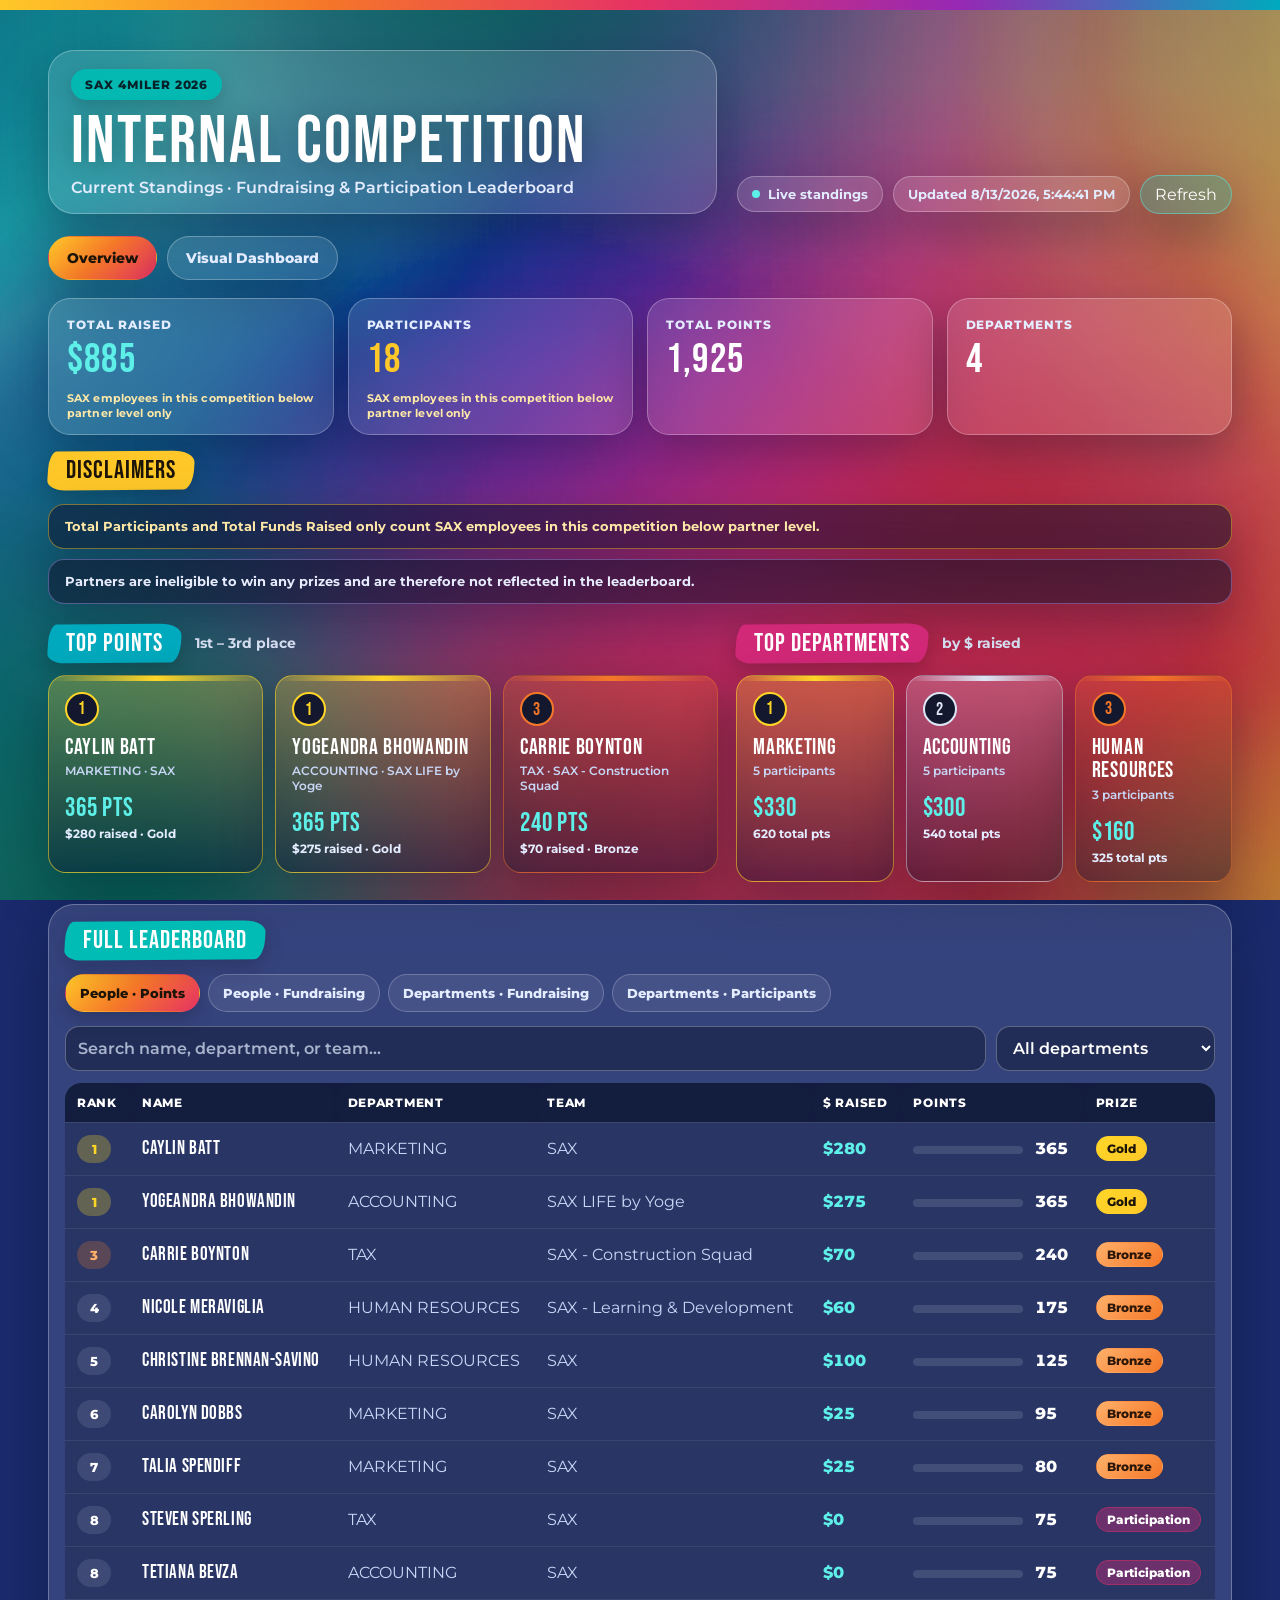
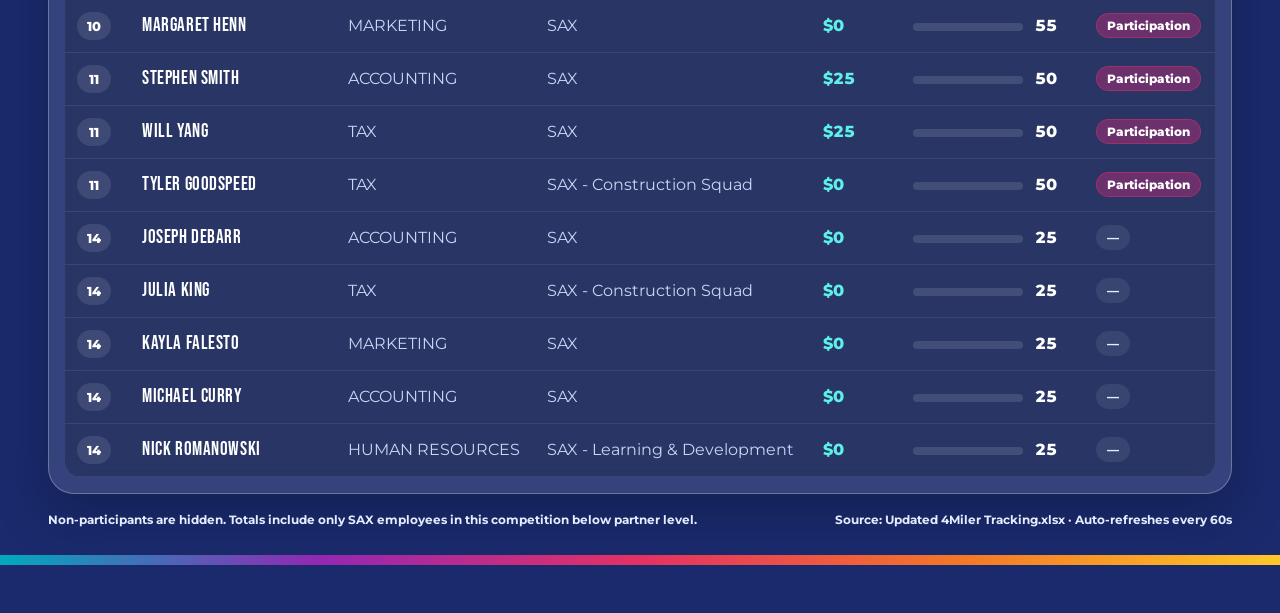
==== commit 401aaab0: "Refresh leaderboard data and add Visual Dashboard charts view Sync participants from the latest trac" ====
--- a/index.html
+++ b/index.html
@@ -27,16 +27,22 @@
       </div>
     </header>
 
+    <div class="view-switch" role="tablist" aria-label="Leaderboard views">
+      <button class="view-btn active" type="button" data-view="overview" id="viewOverviewBtn">Overview</button>
+      <button class="view-btn" type="button" data-view="visual" id="viewVisualBtn">Visual Dashboard</button>
+    </div>
+
+    <div id="view-overview" class="view-panel active">
     <section class="kpis" id="kpis">
       <article class="kpi">
         <div class="kpi-label">Total Raised</div>
         <div class="kpi-value accent" id="kpiRaised">—</div>
-        <div class="kpi-note">SAX employees below partner level only</div>
+        <div class="kpi-note">SAX employees in this competition below partner level only</div>
       </article>
       <article class="kpi">
         <div class="kpi-label">Participants</div>
         <div class="kpi-value highlight" id="kpiPeople">—</div>
-        <div class="kpi-note">SAX employees below partner level only</div>
+        <div class="kpi-note">SAX employees in this competition below partner level only</div>
       </article>
       <article class="kpi">
         <div class="kpi-label">Total Points</div>
@@ -53,7 +59,7 @@
         <span class="paint-label yellow">DISCLAIMERS</span>
       </div>
       <p class="totals-disclaimer" id="totalsDisclaimer">
-        Total Participants and Total Funds Raised only count SAX employees below partner level in this internal competition.
+        Total Participants and Total Funds Raised only count SAX employees in this competition below partner level.
       </p>
       <p class="totals-disclaimer partners-disclaimer" id="partnersDisclaimer">
         Partners are ineligible to win any prizes and are therefore not reflected in the leaderboard.
@@ -104,8 +110,99 @@
       </div>
     </section>
 
+    </div><!-- /view-overview -->
+
+    <div id="view-visual" class="view-panel" hidden>
+      <section class="kpis visual-kpis" id="visualKpis">
+        <article class="kpi">
+          <div class="kpi-label">Total Raised</div>
+          <div class="kpi-value accent" id="vKpiRaised">—</div>
+          <div class="kpi-note">SAX employees in this competition below partner level only</div>
+        </article>
+        <article class="kpi">
+          <div class="kpi-label">Participants</div>
+          <div class="kpi-value highlight" id="vKpiPeople">—</div>
+          <div class="kpi-note">SAX employees in this competition below partner level only</div>
+        </article>
+        <article class="kpi">
+          <div class="kpi-label">Total Points</div>
+          <div class="kpi-value" id="vKpiPoints">—</div>
+        </article>
+        <article class="kpi">
+          <div class="kpi-label">Departments</div>
+          <div class="kpi-value" id="vKpiDepts">—</div>
+        </article>
+      </section>
+
+      <div class="charts-grid">
+        <section class="chart-card">
+          <div class="section-head">
+            <span class="paint-label cyan">TOP POINTS</span>
+            <span class="hint">column comparison</span>
+          </div>
+          <div class="chart-bars" id="chartTopPoints"></div>
+        </section>
+
+        <section class="chart-card">
+          <div class="section-head">
+            <span class="paint-label magenta">TOP FUNDRAISERS</span>
+            <span class="hint">by $ raised</span>
+          </div>
+          <div class="chart-bars" id="chartTopRaised"></div>
+        </section>
+
+        <section class="chart-card">
+          <div class="section-head">
+            <span class="paint-label teal">DEPARTMENTS · $ RAISED</span>
+            <span class="hint">all departments</span>
+          </div>
+          <div class="chart-bars horizontal" id="chartDeptRaised"></div>
+        </section>
+
+        <section class="chart-card">
+          <div class="section-head">
+            <span class="paint-label yellow">DEPARTMENTS · POINTS</span>
+            <span class="hint">all departments</span>
+          </div>
+          <div class="chart-bars horizontal" id="chartDeptPoints"></div>
+        </section>
+
+        <section class="chart-card wide">
+          <div class="section-head">
+            <span class="paint-label cyan">ALL PARTICIPANTS · POINTS</span>
+            <span class="hint">full field</span>
+          </div>
+          <div class="chart-bars horizontal tall" id="chartAllPoints"></div>
+        </section>
+
+        <section class="chart-card wide">
+          <div class="section-head">
+            <span class="paint-label magenta">ALL PARTICIPANTS · $ RAISED</span>
+            <span class="hint">full field</span>
+          </div>
+          <div class="chart-bars horizontal tall" id="chartAllRaised"></div>
+        </section>
+
+        <section class="chart-card">
+          <div class="section-head">
+            <span class="paint-label teal">PRIZE TIER MIX</span>
+            <span class="hint">participant counts</span>
+          </div>
+          <div class="tier-grid" id="chartPrizeTiers"></div>
+        </section>
+
+        <section class="chart-card">
+          <div class="section-head">
+            <span class="paint-label yellow">ACTIVITY BREAKDOWN</span>
+            <span class="hint">totals across competition</span>
+          </div>
+          <div class="activity-grid" id="chartActivity"></div>
+        </section>
+      </div>
+    </div><!-- /view-visual -->
+
     <footer class="foot">
-      <span>Non-participants are hidden. Totals include only SAX employees below partner level.</span>
+      <span>Non-participants are hidden. Totals include only SAX employees in this competition below partner level.</span>
       <span>Source: Updated 4Miler Tracking.xlsx · Auto-refreshes every 60s</span>
     </footer>
   </div>
--- a/styles.css
+++ b/styles.css
@@ -605,3 +605,260 @@
   .kpis { grid-template-columns: 1fr 1fr; }
   h1 { font-size: 2.4rem; }
 }
+
+/* View switcher */
+.view-switch {
+  display: flex;
+  gap: 10px;
+  flex-wrap: wrap;
+  margin: 0 0 18px;
+}
+.view-btn {
+  border: 1px solid rgba(255, 255, 255, 0.28);
+  background: rgba(255, 255, 255, 0.1);
+  color: var(--muted);
+  border-radius: 999px;
+  padding: 12px 18px;
+  cursor: pointer;
+  font: inherit;
+  font-weight: 800;
+  font-size: 14px;
+  backdrop-filter: blur(10px);
+  -webkit-backdrop-filter: blur(10px);
+  box-shadow: var(--shadow);
+}
+.view-btn.active {
+  color: #1c1408;
+  background: linear-gradient(135deg, #ffc828 0%, #f57828 48%, #e63264 100%);
+  border-color: transparent;
+}
+.view-btn:not(.active):hover {
+  color: #fff;
+  border-color: rgba(94, 240, 232, 0.55);
+  background: rgba(0, 188, 180, 0.22);
+}
+.view-panel[hidden] { display: none !important; }
+.view-panel.active { display: block; }
+
+/* Charts dashboard */
+.charts-grid {
+  display: grid;
+  grid-template-columns: repeat(2, minmax(0, 1fr));
+  gap: 16px;
+  margin-bottom: 8px;
+}
+.chart-card {
+  background: var(--frost);
+  border: 1px solid var(--frost-border);
+  backdrop-filter: blur(14px);
+  -webkit-backdrop-filter: blur(14px);
+  border-radius: 24px;
+  padding: 16px;
+  box-shadow: var(--shadow);
+  min-height: 280px;
+}
+.chart-card.wide { grid-column: 1 / -1; }
+
+.chart-bars {
+  display: flex;
+  align-items: flex-end;
+  justify-content: space-around;
+  gap: 12px;
+  min-height: 260px;
+  padding: 12px 6px 0;
+}
+.chart-bars.horizontal {
+  flex-direction: column;
+  align-items: stretch;
+  justify-content: flex-start;
+  min-height: auto;
+  gap: 10px;
+  padding-top: 8px;
+}
+.chart-bars.horizontal.tall { gap: 8px; }
+
+.col-bar {
+  flex: 1 1 0;
+  max-width: 120px;
+  display: flex;
+  flex-direction: column;
+  align-items: center;
+  gap: 8px;
+}
+.col-bar .bar-track {
+  width: 100%;
+  height: 200px;
+  display: flex;
+  align-items: flex-end;
+  justify-content: center;
+}
+.col-bar .bar-fill {
+  width: 72%;
+  min-height: 8px;
+  border-radius: 14px 14px 8px 8px;
+  background: linear-gradient(180deg, #ffd628 0%, #f57828 100%);
+  box-shadow: 0 8px 18px rgba(0,0,0,.2);
+  position: relative;
+  transition: height 0.45s ease;
+}
+.col-bar .bar-fill.gold { background: linear-gradient(180deg, #ffe566 0%, #ffd628 100%); }
+.col-bar .bar-fill.silver { background: linear-gradient(180deg, #f4f7fb 0%, #c9d4e5 100%); }
+.col-bar .bar-fill.bronze { background: linear-gradient(180deg, #ffb06a 0%, #f57828 100%); }
+.col-bar .bar-fill.c0 { background: linear-gradient(180deg, #5ef0e8 0%, #00bcb4 100%); }
+.col-bar .bar-fill.c1 { background: linear-gradient(180deg, #c9a0ff 0%, #9628b4 100%); }
+.col-bar .bar-fill.c2 { background: linear-gradient(180deg, #ff8fb5 0%, #e63264 100%); }
+.col-bar .bar-fill.c3 { background: linear-gradient(180deg, #ffd628 0%, #f57828 100%); }
+.col-bar .bar-val {
+  font-family: var(--display);
+  font-size: 1.15rem;
+  letter-spacing: 0.03em;
+  color: #fff;
+}
+.col-bar .bar-rank {
+  position: absolute;
+  top: 8px;
+  left: 50%;
+  transform: translateX(-50%);
+  width: 26px;
+  height: 26px;
+  border-radius: 50%;
+  background: #14182e;
+  color: #fff;
+  display: flex;
+  align-items: center;
+  justify-content: center;
+  font-family: var(--display);
+  font-size: 0.95rem;
+  border: 2px solid rgba(255,255,255,.35);
+}
+.col-bar .bar-label {
+  text-align: center;
+  font-weight: 800;
+  font-size: 12px;
+  line-height: 1.25;
+  color: #fff;
+  max-width: 110px;
+}
+.col-bar .bar-meta {
+  text-align: center;
+  font-size: 11px;
+  font-weight: 700;
+  color: var(--muted-soft);
+  max-width: 110px;
+}
+
+.h-bar {
+  display: grid;
+  grid-template-columns: minmax(110px, 180px) 1fr auto;
+  gap: 10px;
+  align-items: center;
+}
+.h-bar .h-label {
+  font-weight: 800;
+  font-size: 13px;
+  color: #fff;
+  line-height: 1.2;
+}
+.h-bar .h-meta {
+  display: block;
+  font-size: 11px;
+  font-weight: 700;
+  color: var(--muted-soft);
+  margin-top: 2px;
+}
+.h-bar .h-track {
+  height: 18px;
+  border-radius: 999px;
+  background: rgba(255,255,255,.12);
+  overflow: hidden;
+}
+.h-bar .h-fill {
+  height: 100%;
+  border-radius: inherit;
+  background: linear-gradient(90deg, #00bcb4 0%, #9628b4 55%, #ffc828 100%);
+  min-width: 4px;
+  transition: width 0.45s ease;
+}
+.h-bar .h-fill.gold { background: linear-gradient(90deg, #ffd628, #ffe566); }
+.h-bar .h-fill.silver { background: linear-gradient(90deg, #c9d4e5, #f4f7fb); }
+.h-bar .h-fill.bronze { background: linear-gradient(90deg, #f57828, #ffb06a); }
+.h-bar .h-fill.c0 { background: linear-gradient(90deg, #00bcb4, #5ef0e8); }
+.h-bar .h-fill.c1 { background: linear-gradient(90deg, #9628b4, #c9a0ff); }
+.h-bar .h-fill.c2 { background: linear-gradient(90deg, #e63264, #ff8fb5); }
+.h-bar .h-fill.c3 { background: linear-gradient(90deg, #f57828, #ffd628); }
+.h-bar .h-val {
+  font-family: var(--display);
+  font-size: 1.1rem;
+  letter-spacing: 0.03em;
+  color: var(--accent-money);
+  min-width: 64px;
+  text-align: right;
+}
+
+.tier-grid {
+  display: grid;
+  grid-template-columns: repeat(2, minmax(0, 1fr));
+  gap: 12px;
+  margin-top: 8px;
+}
+.tier-card {
+  border-radius: 16px;
+  padding: 14px;
+  background: rgba(10, 18, 40, 0.28);
+  border: 1px solid rgba(255,255,255,.16);
+}
+.tier-card .tier-name {
+  font-size: 12px;
+  font-weight: 800;
+  letter-spacing: 0.06em;
+  text-transform: uppercase;
+  color: var(--muted);
+}
+.tier-card .tier-count {
+  font-family: var(--display);
+  font-size: 2rem;
+  margin-top: 6px;
+  line-height: 1;
+}
+.tier-card.gold .tier-count { color: #ffd628; }
+.tier-card.silver .tier-count { color: #eef3fa; }
+.tier-card.bronze .tier-count { color: #ffb06a; }
+.tier-card.participation .tier-count { color: #ff8fb5; }
+.tier-card.none .tier-count { color: #c8d6f5; }
+
+.activity-grid {
+  display: grid;
+  grid-template-columns: repeat(2, minmax(0, 1fr));
+  gap: 12px;
+  margin-top: 8px;
+}
+.activity-card {
+  border-radius: 16px;
+  padding: 14px;
+  background: rgba(10, 18, 40, 0.28);
+  border: 1px solid rgba(255,255,255,.16);
+}
+.activity-card .a-label {
+  font-size: 12px;
+  font-weight: 800;
+  letter-spacing: 0.05em;
+  text-transform: uppercase;
+  color: var(--muted);
+}
+.activity-card .a-val {
+  font-family: var(--display);
+  font-size: 1.8rem;
+  margin-top: 6px;
+  color: #fff;
+  line-height: 1;
+}
+
+@media (max-width: 980px) {
+  .charts-grid { grid-template-columns: 1fr; }
+  .chart-card.wide { grid-column: auto; }
+  .h-bar { grid-template-columns: minmax(90px, 130px) 1fr auto; }
+}
+@media (max-width: 640px) {
+  .tier-grid, .activity-grid { grid-template-columns: 1fr; }
+  .col-bar { max-width: 90px; }
+}
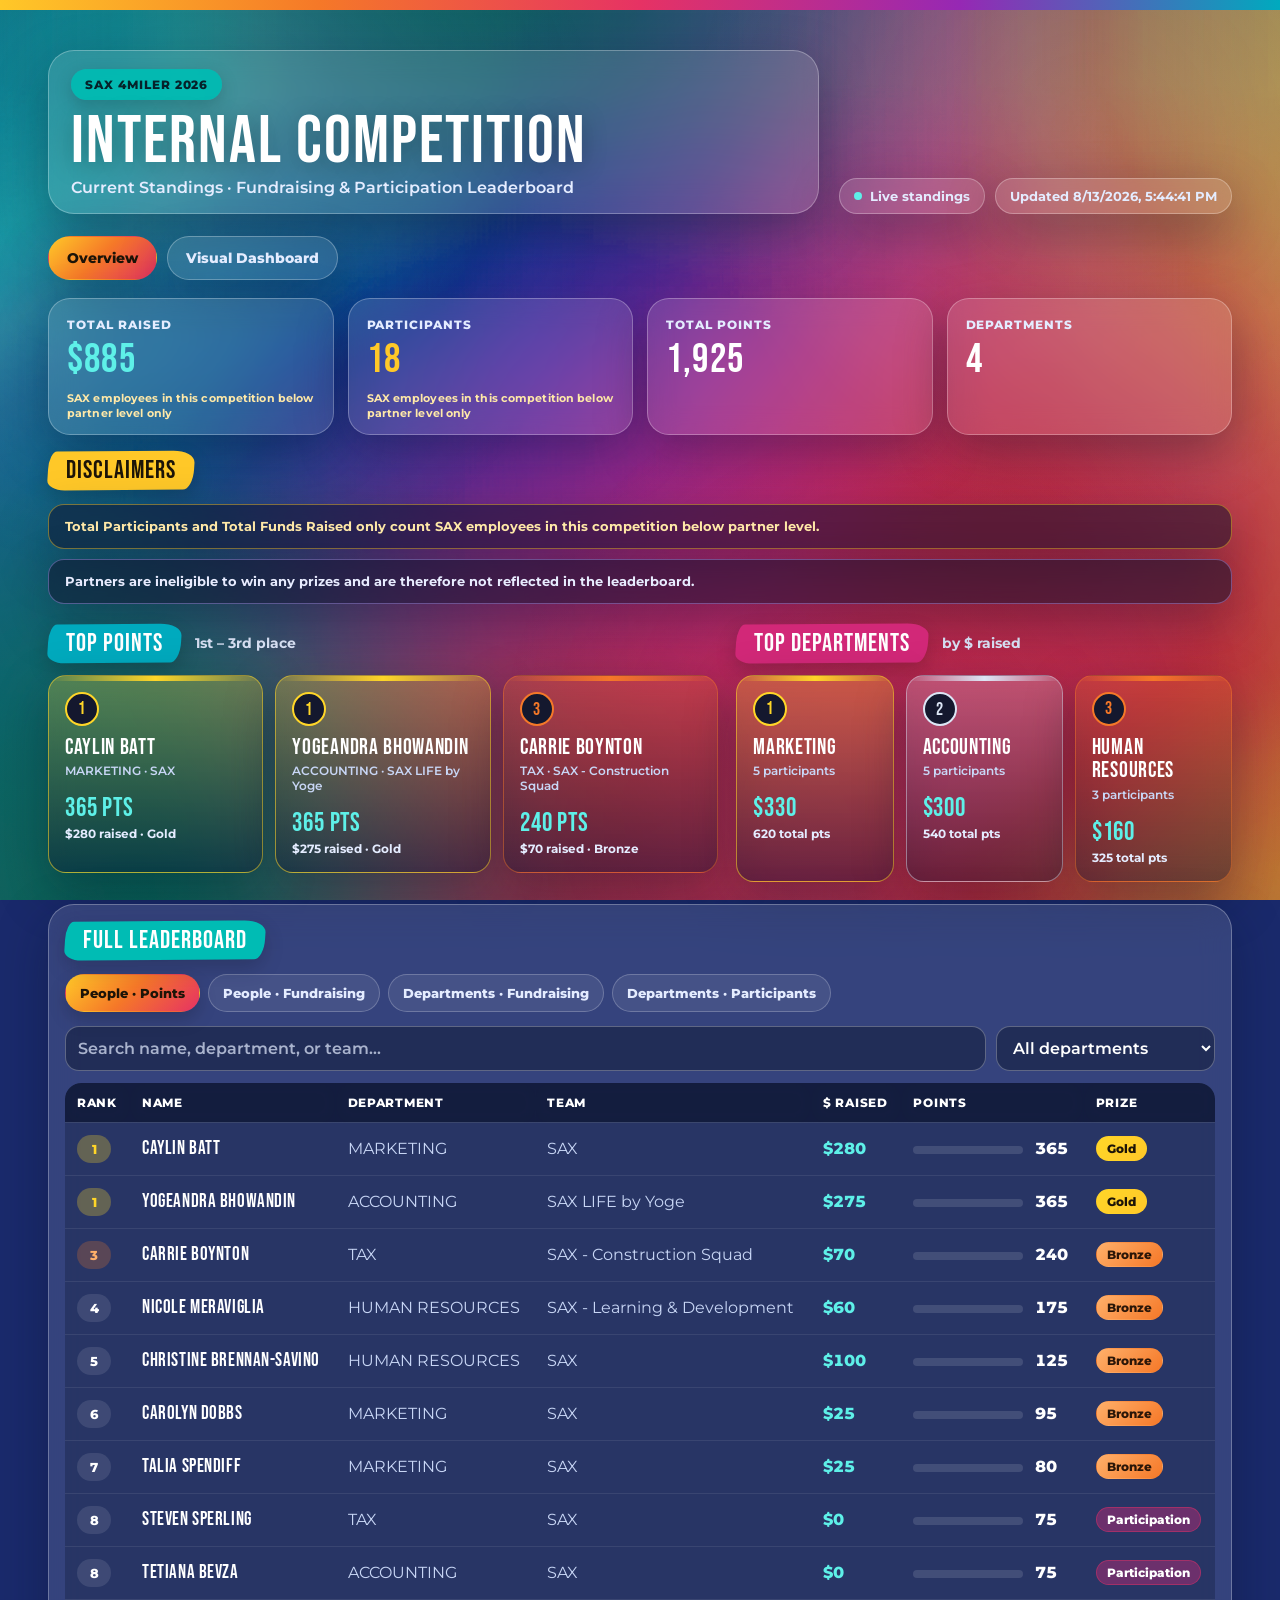
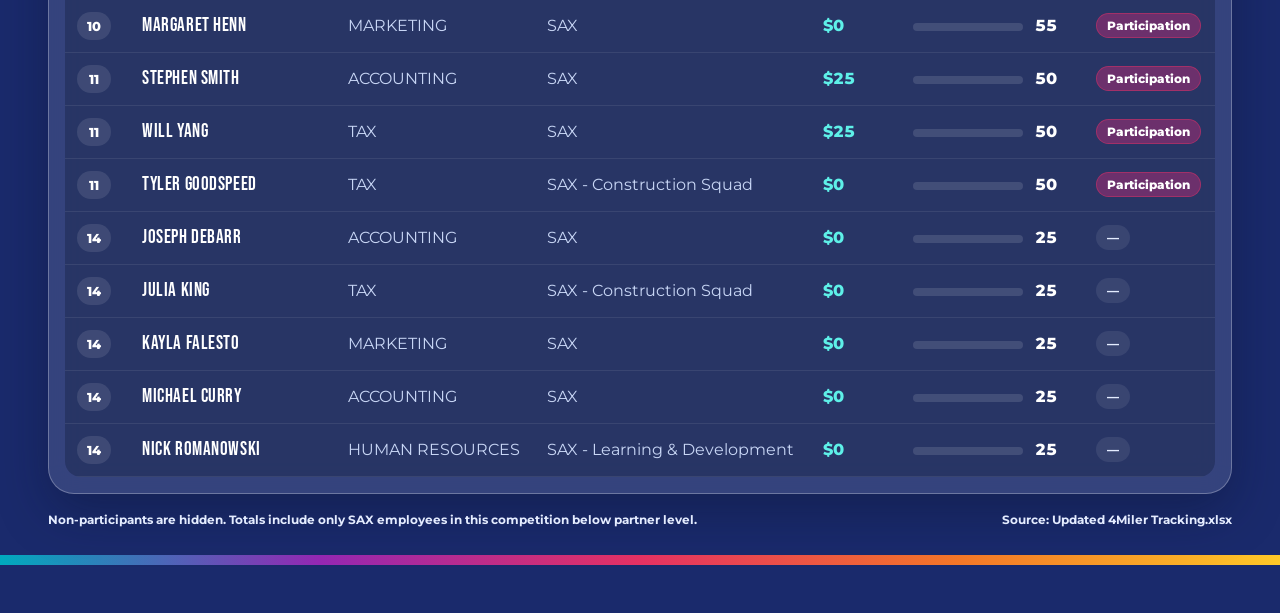
==== commit d25ae619: "Remove leaderboard refresh button and auto-refresh messaging Drop client-side polling and the Refres" ====
--- a/index.html
+++ b/index.html
@@ -23,7 +23,6 @@
       <div class="header-meta">
         <div class="live-pill"><span class="dot"></span> Live standings</div>
         <div id="updated" class="updated">Loading…</div>
-        <button id="refreshBtn" class="ghost-btn" type="button">Refresh</button>
       </div>
     </header>
 
@@ -203,7 +202,7 @@
 
     <footer class="foot">
       <span>Non-participants are hidden. Totals include only SAX employees in this competition below partner level.</span>
-      <span>Source: Updated 4Miler Tracking.xlsx · Auto-refreshes every 60s</span>
+      <span>Source: Updated 4Miler Tracking.xlsx</span>
     </footer>
   </div>
   <div class="bottom-accent" aria-hidden="true"></div>
--- a/styles.css
+++ b/styles.css
@@ -661,11 +661,11 @@
 
 .chart-bars {
   display: flex;
-  align-items: flex-end;
+  align-items: stretch; /* keep every column the same height */
   justify-content: space-around;
   gap: 12px;
-  min-height: 260px;
-  padding: 12px 6px 0;
+  min-height: 320px;
+  padding: 8px 6px 0;
 }
 .chart-bars.horizontal {
   flex-direction: column;
@@ -679,27 +679,39 @@
 
 .col-bar {
   flex: 1 1 0;
-  max-width: 120px;
-  display: flex;
-  flex-direction: column;
+  max-width: 128px;
+  display: grid;
+  /* value | plot area (shared baseline) | labels */
+  grid-template-rows: 28px 220px minmax(72px, auto);
   align-items: center;
-  gap: 8px;
+  justify-items: center;
+  gap: 0;
+  width: 100%;
+}
+.col-bar .bar-val {
+  align-self: end;
+  margin-bottom: 6px;
 }
 .col-bar .bar-track {
   width: 100%;
-  height: 200px;
-  display: flex;
-  align-items: flex-end;
+  height: 220px;
+  align-self: stretch;
+  display: flex;
+  align-items: flex-end; /* bars grow up from shared x-axis */
   justify-content: center;
+  border-bottom: 2px solid rgba(255, 255, 255, 0.28);
+  padding: 0 0 0;
+  box-sizing: border-box;
 }
 .col-bar .bar-fill {
-  width: 72%;
+  width: 70%;
   min-height: 8px;
-  border-radius: 14px 14px 8px 8px;
+  border-radius: 14px 14px 4px 4px;
   background: linear-gradient(180deg, #ffd628 0%, #f57828 100%);
   box-shadow: 0 8px 18px rgba(0,0,0,.2);
   position: relative;
   transition: height 0.45s ease;
+  margin-bottom: 0;
 }
 .col-bar .bar-fill.gold { background: linear-gradient(180deg, #ffe566 0%, #ffd628 100%); }
 .col-bar .bar-fill.silver { background: linear-gradient(180deg, #f4f7fb 0%, #c9d4e5 100%); }
@@ -731,20 +743,28 @@
   font-size: 0.95rem;
   border: 2px solid rgba(255,255,255,.35);
 }
+.col-bar .bar-caption {
+  width: 100%;
+  padding-top: 10px;
+  text-align: center;
+  align-self: start;
+}
 .col-bar .bar-label {
   text-align: center;
   font-weight: 800;
   font-size: 12px;
   line-height: 1.25;
   color: #fff;
-  max-width: 110px;
+  max-width: 118px;
+  margin: 0 auto;
 }
 .col-bar .bar-meta {
   text-align: center;
   font-size: 11px;
   font-weight: 700;
   color: var(--muted-soft);
-  max-width: 110px;
+  max-width: 118px;
+  margin: 4px auto 0;
 }
 
 .h-bar {
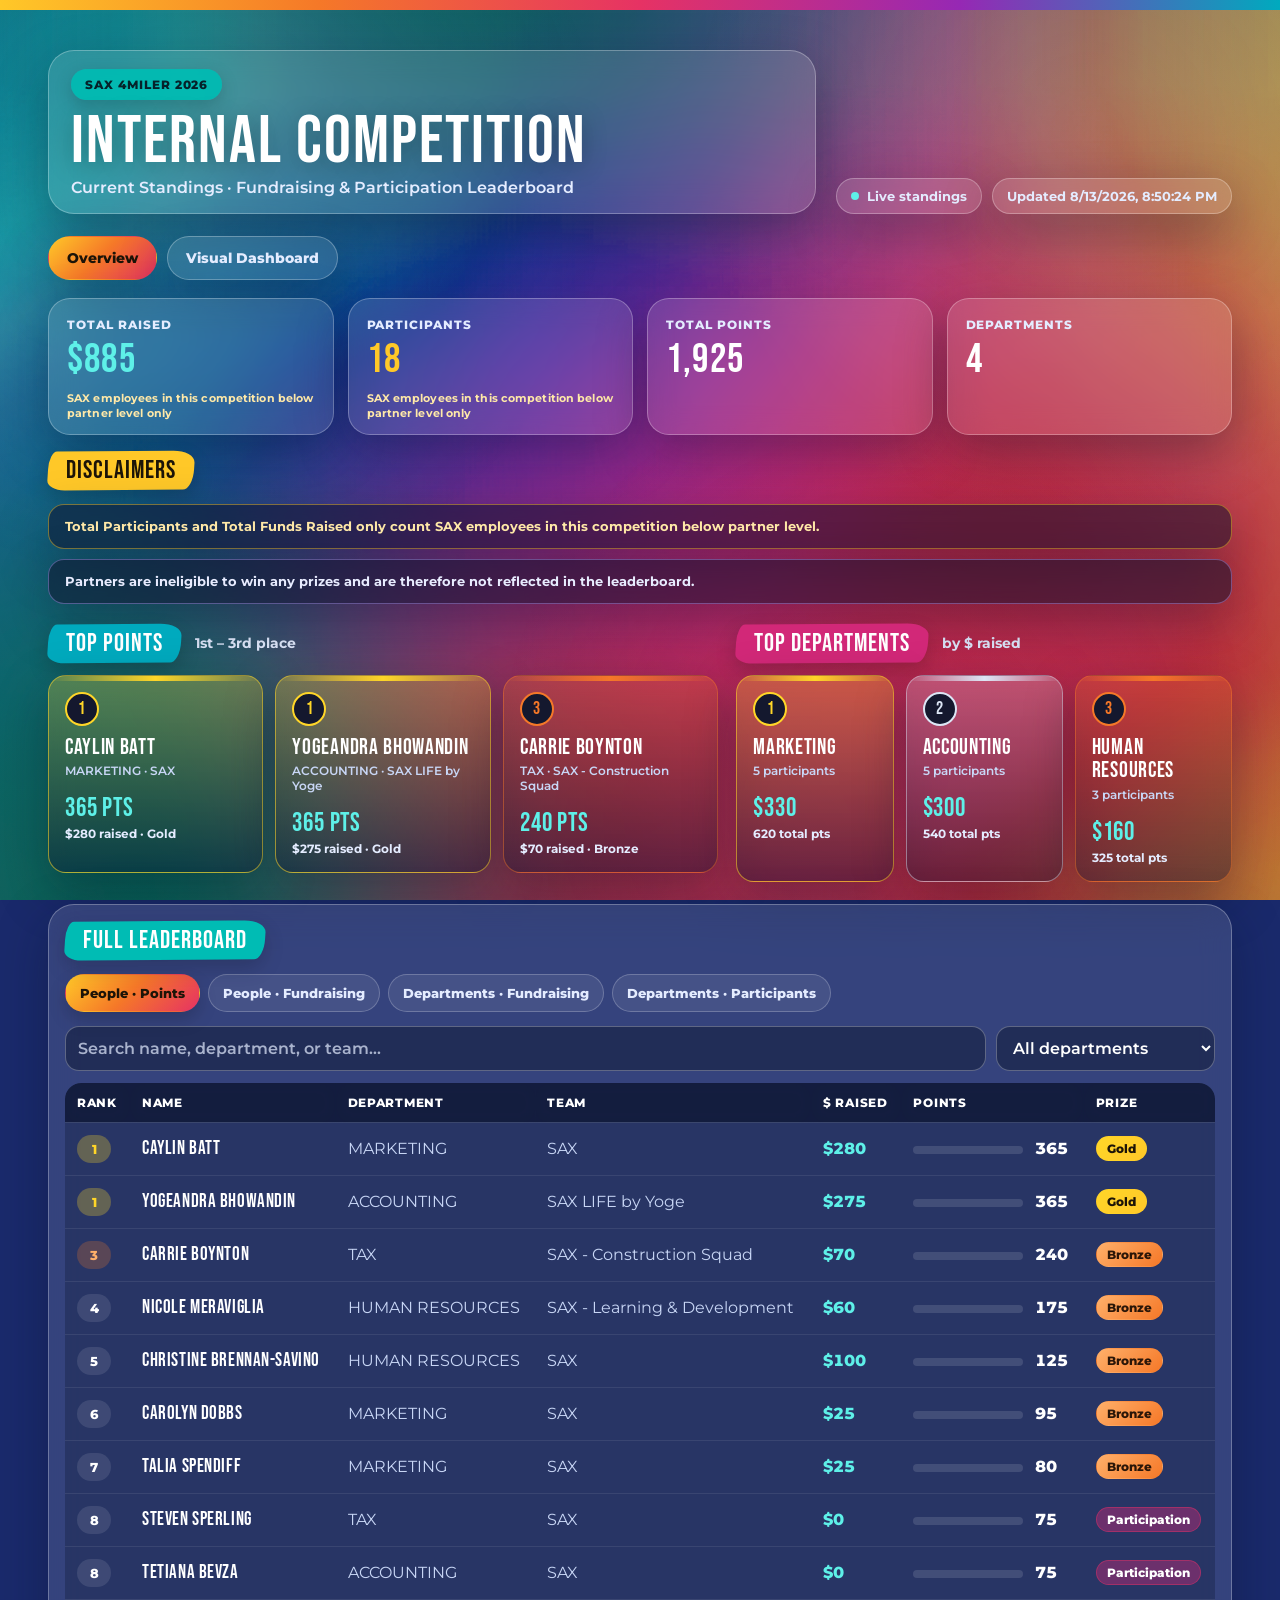
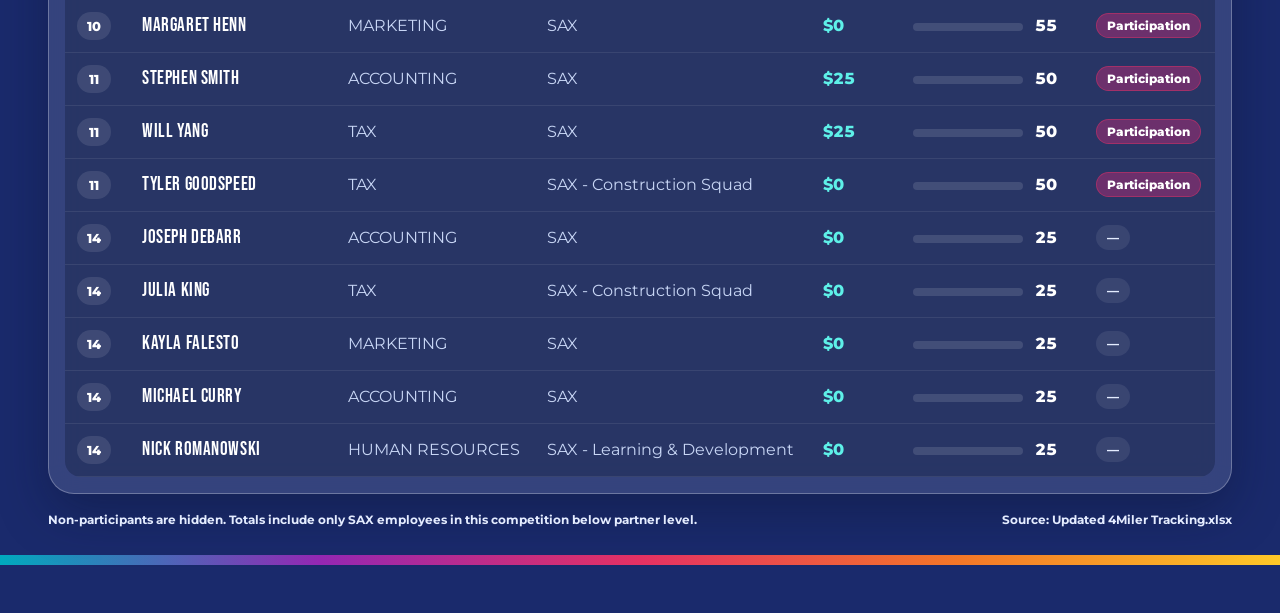
==== commit 6c1f9d1c: "Add SAX 4Miler favicon from official mark Use Desktop Intranet favicon.png for browser tab and apple" ====
--- a/index.html
+++ b/index.html
@@ -4,6 +4,10 @@
   <meta charset="UTF-8" />
   <meta name="viewport" content="width=device-width, initial-scale=1" />
   <title>SAX 4MILER Internal Competition</title>
+  <link rel="icon" href="/favicon.ico" sizes="any" />
+  <link rel="icon" type="image/png" sizes="32x32" href="/favicon-32.png" />
+  <link rel="icon" type="image/png" sizes="16x16" href="/favicon-16.png" />
+  <link rel="apple-touch-icon" href="/apple-touch-icon.png" />
   <meta http-equiv="Cache-Control" content="no-cache, no-store, must-revalidate" />
   <link rel="preconnect" href="https://fonts.googleapis.com" />
   <link rel="preconnect" href="https://fonts.gstatic.com" crossorigin />
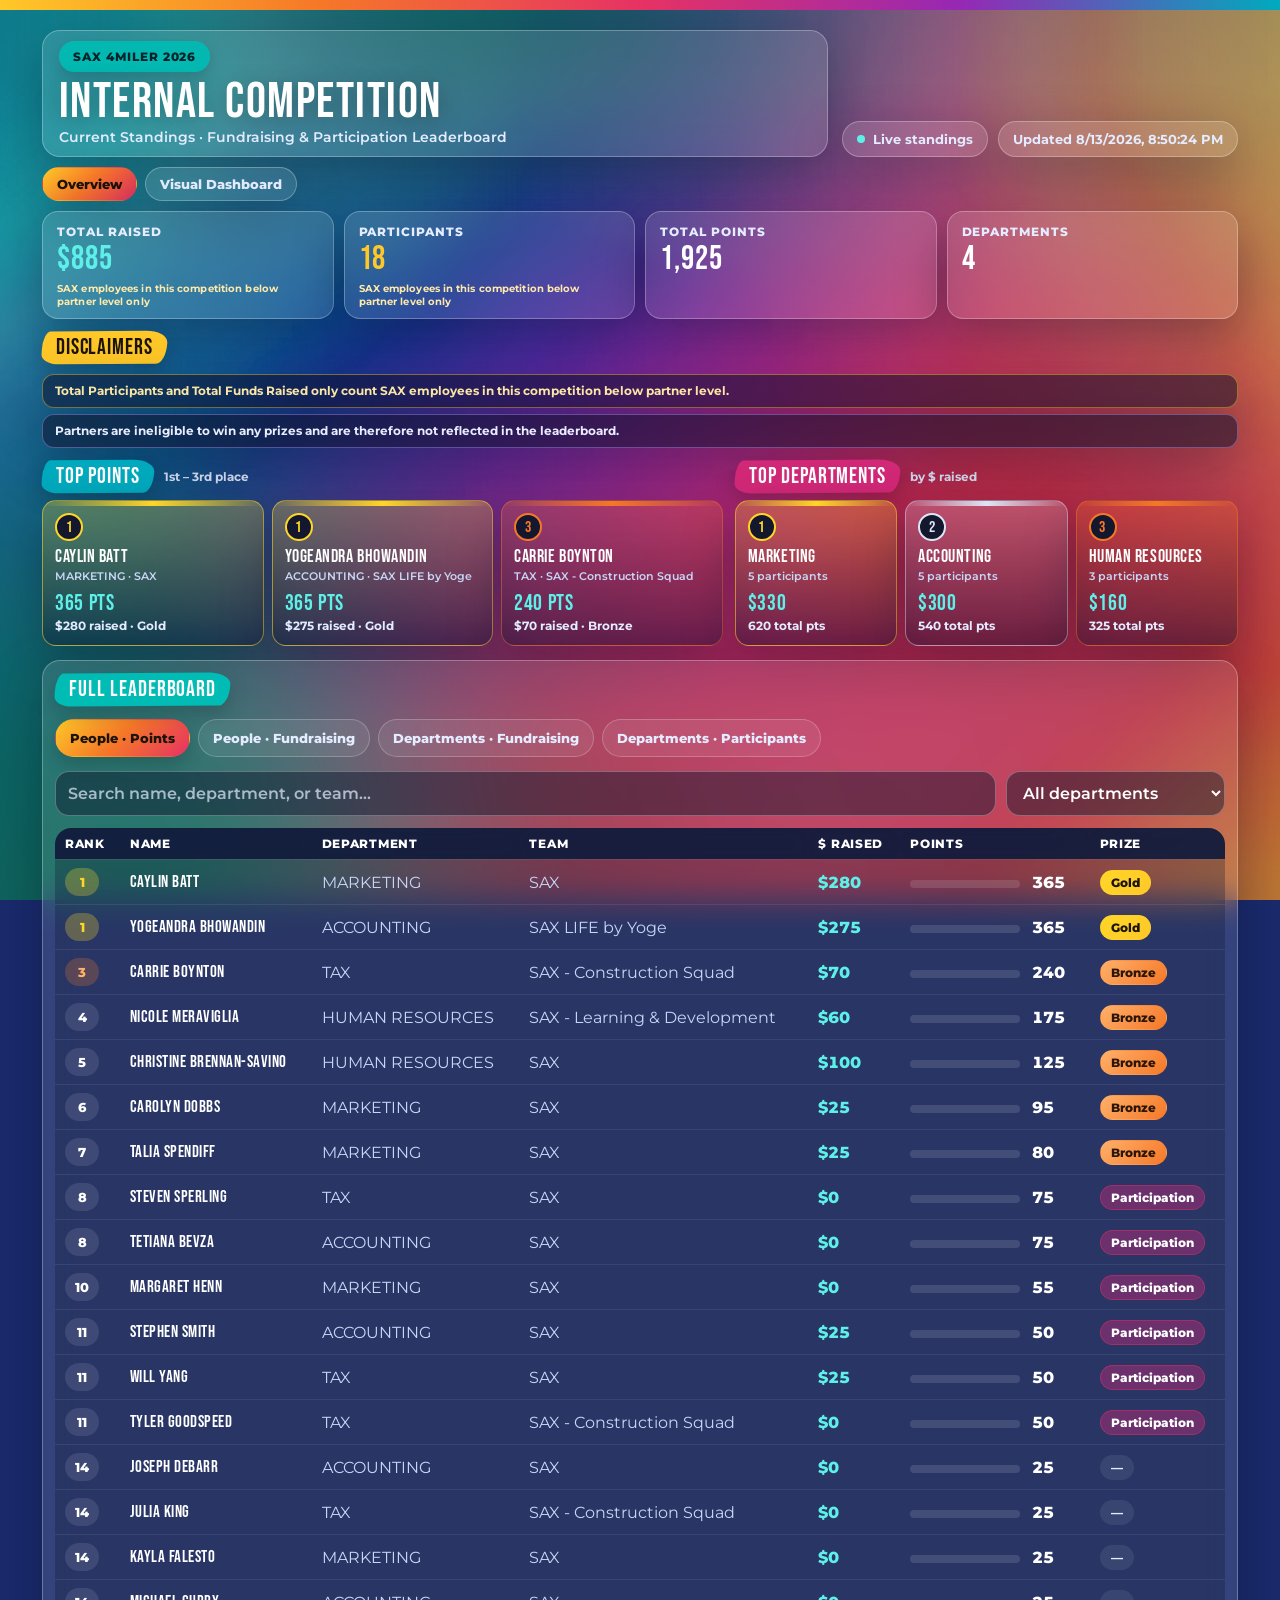
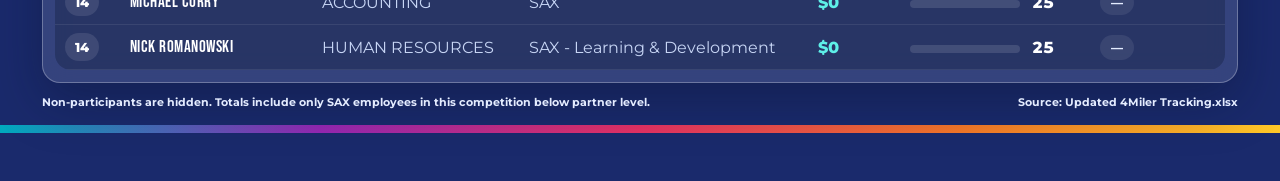
==== commit c2b8fdda: "Compact standings snapshot so more fits above the fold Tighten Visual Dashboard into an announcement" ====
--- a/index.html
+++ b/index.html
@@ -18,8 +18,8 @@
   <div class="top-accent" aria-hidden="true"></div>
   <div class="bg-glow" aria-hidden="true"></div>
   <div class="page">
-    <header class="top">
-      <div class="brand-card">
+    <header class="top compact-top">
+      <div class="brand-card compact-brand">
         <div class="badge">SAX 4MILER 2026</div>
         <h1 id="title">INTERNAL COMPETITION</h1>
         <p id="subtitle" class="subtitle">Current Standings · Fundraising &amp; Participation Leaderboard</p>
@@ -116,91 +116,119 @@
     </div><!-- /view-overview -->
 
     <div id="view-visual" class="view-panel" hidden>
-      <section class="kpis visual-kpis" id="visualKpis">
-        <article class="kpi">
-          <div class="kpi-label">Total Raised</div>
-          <div class="kpi-value accent" id="vKpiRaised">—</div>
-          <div class="kpi-note">SAX employees in this competition below partner level only</div>
-        </article>
-        <article class="kpi">
-          <div class="kpi-label">Participants</div>
-          <div class="kpi-value highlight" id="vKpiPeople">—</div>
-          <div class="kpi-note">SAX employees in this competition below partner level only</div>
-        </article>
-        <article class="kpi">
-          <div class="kpi-label">Total Points</div>
-          <div class="kpi-value" id="vKpiPoints">—</div>
-        </article>
-        <article class="kpi">
-          <div class="kpi-label">Departments</div>
-          <div class="kpi-value" id="vKpiDepts">—</div>
-        </article>
-      </section>
-
-      <div class="charts-grid">
-        <section class="chart-card">
-          <div class="section-head">
-            <span class="paint-label cyan">TOP POINTS</span>
-            <span class="hint">column comparison</span>
+      <div class="snapshot">
+        <header class="snapshot-hero">
+          <div class="snapshot-hero-copy">
+            <div class="badge">SAX 4MILER 2026</div>
+            <h2 class="snapshot-title">CURRENT STANDINGS</h2>
+            <p class="snapshot-asof" id="visualAsOf">Live standings</p>
           </div>
-          <div class="chart-bars" id="chartTopPoints"></div>
-        </section>
-
-        <section class="chart-card">
-          <div class="section-head">
-            <span class="paint-label magenta">TOP FUNDRAISERS</span>
-            <span class="hint">by $ raised</span>
+          <div class="snapshot-kpis" id="visualKpis">
+            <article class="skpi">
+              <div class="skpi-label">Total Raised</div>
+              <div class="skpi-value accent" id="vKpiRaised">—</div>
+              <div class="skpi-note">Below partner level only</div>
+            </article>
+            <article class="skpi">
+              <div class="skpi-label">Participants</div>
+              <div class="skpi-value highlight" id="vKpiPeople">—</div>
+              <div class="skpi-note">Below partner level only</div>
+            </article>
+            <article class="skpi">
+              <div class="skpi-label">Total Points</div>
+              <div class="skpi-value" id="vKpiPoints">—</div>
+            </article>
+            <article class="skpi">
+              <div class="skpi-label">Departments</div>
+              <div class="skpi-value" id="vKpiDepts">—</div>
+            </article>
           </div>
-          <div class="chart-bars" id="chartTopRaised"></div>
-        </section>
-
-        <section class="chart-card">
-          <div class="section-head">
-            <span class="paint-label teal">DEPARTMENTS · $ RAISED</span>
-            <span class="hint">all departments</span>
-          </div>
-          <div class="chart-bars horizontal" id="chartDeptRaised"></div>
-        </section>
-
-        <section class="chart-card">
-          <div class="section-head">
-            <span class="paint-label yellow">DEPARTMENTS · POINTS</span>
-            <span class="hint">all departments</span>
-          </div>
-          <div class="chart-bars horizontal" id="chartDeptPoints"></div>
-        </section>
-
-        <section class="chart-card wide">
-          <div class="section-head">
-            <span class="paint-label cyan">ALL PARTICIPANTS · POINTS</span>
-            <span class="hint">full field</span>
-          </div>
-          <div class="chart-bars horizontal tall" id="chartAllPoints"></div>
-        </section>
-
-        <section class="chart-card wide">
-          <div class="section-head">
-            <span class="paint-label magenta">ALL PARTICIPANTS · $ RAISED</span>
-            <span class="hint">full field</span>
-          </div>
-          <div class="chart-bars horizontal tall" id="chartAllRaised"></div>
-        </section>
-
-        <section class="chart-card">
-          <div class="section-head">
-            <span class="paint-label teal">PRIZE TIER MIX</span>
-            <span class="hint">participant counts</span>
-          </div>
-          <div class="tier-grid" id="chartPrizeTiers"></div>
-        </section>
-
-        <section class="chart-card">
-          <div class="section-head">
-            <span class="paint-label yellow">ACTIVITY BREAKDOWN</span>
-            <span class="hint">totals across competition</span>
-          </div>
-          <div class="activity-grid" id="chartActivity"></div>
-        </section>
+        </header>
+
+        <div class="snapshot-row">
+          <section class="chart-card compact podium-card">
+            <div class="section-head tight">
+              <span class="paint-label cyan sm">TOP POINTS</span>
+              <span class="hint">1st – 3rd place</span>
+            </div>
+            <div class="chart-bars compact" id="chartTopPoints"></div>
+          </section>
+
+          <section class="chart-card compact podium-card">
+            <div class="section-head tight">
+              <span class="paint-label magenta sm">TOP DEPARTMENTS</span>
+              <span class="hint">by $ raised · 1st – 3rd</span>
+            </div>
+            <div class="chart-bars compact" id="chartTopDepts"></div>
+          </section>
+        </div>
+
+        <div class="snapshot-row secondary">
+          <section class="chart-card compact">
+            <div class="section-head tight">
+              <span class="paint-label teal sm">TOP FUNDRAISERS</span>
+              <span class="hint">by $ raised</span>
+            </div>
+            <div class="chart-bars compact" id="chartTopRaised"></div>
+          </section>
+
+          <section class="chart-card compact">
+            <div class="section-head tight">
+              <span class="paint-label yellow sm">DEPTS · POINTS</span>
+              <span class="hint">all departments</span>
+            </div>
+            <div class="chart-bars horizontal compact-h" id="chartDeptPoints"></div>
+          </section>
+        </div>
+
+        <div class="snapshot-row secondary">
+          <section class="chart-card compact">
+            <div class="section-head tight">
+              <span class="paint-label teal sm">DEPTS · $ RAISED</span>
+              <span class="hint">all departments</span>
+            </div>
+            <div class="chart-bars horizontal compact-h" id="chartDeptRaised"></div>
+          </section>
+
+          <section class="chart-card compact mix-card">
+            <div class="section-head tight">
+              <span class="paint-label cyan sm">PRIZE + ACTIVITY</span>
+              <span class="hint">counts</span>
+            </div>
+            <div class="mix-grid">
+              <div class="tier-grid compact" id="chartPrizeTiers"></div>
+              <div class="activity-grid compact" id="chartActivity"></div>
+            </div>
+          </section>
+        </div>
+
+        <div class="snapshot-row full">
+          <section class="chart-card compact wide">
+            <div class="section-head tight">
+              <span class="paint-label cyan sm">ALL PARTICIPANTS · POINTS</span>
+              <span class="hint">full field</span>
+            </div>
+            <div class="chart-bars horizontal compact-h dense" id="chartAllPoints"></div>
+          </section>
+        </div>
+
+        <div class="snapshot-row full">
+          <section class="chart-card compact wide">
+            <div class="section-head tight">
+              <span class="paint-label magenta sm">ALL PARTICIPANTS · $ RAISED</span>
+              <span class="hint">full field</span>
+            </div>
+            <div class="chart-bars horizontal compact-h dense" id="chartAllRaised"></div>
+          </section>
+        </div>
+
+        <div class="snapshot-disclaimer">
+          <span class="paint-label yellow sm">DISCLAIMERS</span>
+          <ul>
+            <li>Total Participants and Total Funds Raised only count SAX employees below partner level in this internal competition.</li>
+            <li>Partners are ineligible to win any prizes and are therefore not reflected in the leaderboard.</li>
+          </ul>
+        </div>
       </div>
     </div><!-- /view-visual -->
 
--- a/styles.css
+++ b/styles.css
@@ -65,7 +65,7 @@
   z-index: 1;
   max-width: 1240px;
   margin: 0 auto;
-  padding: 22px clamp(14px, 3vw, 28px) 0;
+  padding: 12px clamp(12px, 2.5vw, 22px) 0;
 }
 
 /* Top yellow accent */
@@ -81,10 +81,14 @@
 .top {
   display: flex;
   justify-content: space-between;
-  gap: 20px;
+  gap: 14px;
   align-items: flex-end;
-  margin: 18px 0 22px;
+  margin: 10px 0 12px;
   flex-wrap: wrap;
+}
+
+.top.compact-top {
+  margin: 8px 0 10px;
 }
 
 .brand-card {
@@ -92,10 +96,15 @@
   border: 1px solid var(--frost-border);
   backdrop-filter: blur(14px);
   -webkit-backdrop-filter: blur(14px);
-  border-radius: 26px;
-  padding: 18px 22px 16px;
+  border-radius: 20px;
+  padding: 14px 18px 12px;
   box-shadow: var(--shadow);
   flex: 1 1 420px;
+}
+
+.brand-card.compact-brand {
+  padding: 10px 16px 10px;
+  border-radius: 18px;
 }
 
 .badge {
@@ -115,8 +124,8 @@
 h1 {
   font-family: var(--display);
   font-weight: 400;
-  font-size: clamp(2.6rem, 6vw, 4.2rem);
-  margin: 12px 0 4px;
+  font-size: clamp(2rem, 4.5vw, 3.1rem);
+  margin: 8px 0 2px;
   line-height: 0.92;
   letter-spacing: 0.03em;
   color: #fff;
@@ -136,7 +145,7 @@
 .subtitle {
   margin: 0;
   color: var(--muted);
-  font-size: 1rem;
+  font-size: 0.9rem;
   font-weight: 600;
 }
 
@@ -196,8 +205,8 @@
 .kpis {
   display: grid;
   grid-template-columns: repeat(4, minmax(0, 1fr));
-  gap: 14px;
-  margin-bottom: 16px;
+  gap: 10px;
+  margin-bottom: 12px;
 }
 
 .kpi {
@@ -205,10 +214,10 @@
   border: 1px solid var(--frost-border);
   backdrop-filter: blur(14px);
   -webkit-backdrop-filter: blur(14px);
-  border-radius: var(--radius);
-  padding: 18px 18px 14px;
+  border-radius: 16px;
+  padding: 12px 14px 10px;
   box-shadow: var(--shadow);
-  min-height: 132px;
+  min-height: 0;
 }
 
 .kpi-label {
@@ -220,9 +229,9 @@
 }
 
 .kpi-value {
-  margin-top: 8px;
-  font-family: var(--display);
-  font-size: clamp(2rem, 3.2vw, 2.7rem);
+  margin-top: 4px;
+  font-family: var(--display);
+  font-size: clamp(1.7rem, 2.6vw, 2.2rem);
   font-weight: 400;
   letter-spacing: 0.03em;
   color: #fff;
@@ -233,12 +242,12 @@
 .kpi-value.highlight { color: var(--yellow); }
 
 .kpi-note {
-  margin-top: 10px;
-  font-size: 11px;
+  margin-top: 6px;
+  font-size: 10px;
   font-weight: 700;
   letter-spacing: 0.01em;
   color: #ffe9a8;
-  line-height: 1.35;
+  line-height: 1.3;
 }
 
 /* Paint-stroke section labels */
@@ -246,12 +255,16 @@
   display: inline-block;
   position: relative;
   font-family: var(--display);
-  font-size: 1.55rem;
+  font-size: 1.35rem;
   letter-spacing: 0.04em;
   color: #fff;
-  padding: 8px 18px 6px;
+  padding: 6px 14px 5px;
   line-height: 1;
   z-index: 0;
+}
+.paint-label.sm {
+  font-size: 1.1rem;
+  padding: 5px 12px 4px;
 }
 .paint-label::before {
   content: "";
@@ -272,35 +285,39 @@
   display: flex;
   align-items: center;
   justify-content: flex-start;
-  gap: 14px;
-  margin-bottom: 12px;
+  gap: 10px;
+  margin-bottom: 8px;
   flex-wrap: wrap;
+}
+.section-head.tight {
+  margin-bottom: 6px;
+  gap: 8px;
 }
 .hint {
   color: var(--muted);
-  font-size: 14px;
+  font-size: 12px;
   font-weight: 700;
 }
 
 /* Disclaimers */
 .disclaimer-stack {
   display: grid;
-  gap: 10px;
-  margin: 0 0 20px;
+  gap: 6px;
+  margin: 0 0 12px;
 }
 
 .totals-disclaimer {
   margin: 0;
-  padding: 12px 16px;
-  border-radius: 16px;
+  padding: 8px 12px;
+  border-radius: 12px;
   border: 1px solid rgba(255, 200, 40, 0.45);
   background: rgba(15, 18, 45, 0.55);
   backdrop-filter: blur(10px);
   -webkit-backdrop-filter: blur(10px);
   color: #ffe9a8;
-  font-size: 13px;
+  font-size: 12px;
   font-weight: 700;
-  line-height: 1.45;
+  line-height: 1.35;
   box-shadow: var(--shadow);
 }
 
@@ -313,14 +330,14 @@
 .podium-wrap {
   display: grid;
   grid-template-columns: 1.15fr 0.85fr;
-  gap: 18px;
-  margin-bottom: 22px;
+  gap: 12px;
+  margin-bottom: 14px;
 }
 
 .podium {
   display: grid;
   grid-template-columns: repeat(3, minmax(0, 1fr));
-  gap: 12px;
+  gap: 8px;
 }
 
 .pod-card {
@@ -328,9 +345,9 @@
   border: 1px solid var(--frost-border);
   backdrop-filter: blur(12px);
   -webkit-backdrop-filter: blur(12px);
-  border-radius: 18px;
-  padding: 16px;
-  min-height: 150px;
+  border-radius: 14px;
+  padding: 12px;
+  min-height: 0;
   position: relative;
   overflow: hidden;
   box-shadow: var(--shadow);
@@ -365,36 +382,36 @@
   display: inline-flex;
   align-items: center;
   justify-content: center;
-  width: 34px;
-  height: 34px;
+  width: 28px;
+  height: 28px;
   border-radius: 50%;
   background: #14182e;
   color: var(--medal, #fff);
   font-family: var(--display);
+  font-size: 1rem;
+  letter-spacing: 0.04em;
+  margin-bottom: 6px;
+  border: 2px solid var(--medal, rgba(255,255,255,.4));
+}
+
+.pod-name {
+  font-family: var(--display);
   font-size: 1.15rem;
-  letter-spacing: 0.04em;
-  margin-bottom: 10px;
-  border: 2px solid var(--medal, rgba(255,255,255,.4));
-}
-
-.pod-name {
-  font-family: var(--display);
-  font-size: 1.4rem;
   line-height: 1.05;
   letter-spacing: 0.03em;
 }
 
 .pod-sub {
   color: var(--muted-soft);
-  font-size: 12px;
-  margin-top: 4px;
+  font-size: 11px;
+  margin-top: 2px;
   font-weight: 600;
 }
 
 .pod-metric {
-  margin-top: 14px;
-  font-family: var(--display);
-  font-size: 1.65rem;
+  margin-top: 8px;
+  font-family: var(--display);
+  font-size: 1.35rem;
   letter-spacing: 0.03em;
   color: var(--accent-money);
 }
@@ -415,8 +432,8 @@
   border: 1px solid var(--frost-border);
   backdrop-filter: blur(16px);
   -webkit-backdrop-filter: blur(16px);
-  border-radius: 26px;
-  padding: 16px;
+  border-radius: 18px;
+  padding: 12px;
   box-shadow: var(--shadow);
 }
 
@@ -488,7 +505,7 @@
 
 th, td {
   text-align: left;
-  padding: 12px 12px;
+  padding: 8px 10px;
   border-bottom: 1px solid rgba(255, 255, 255, 0.08);
   white-space: nowrap;
 }
@@ -526,7 +543,7 @@
 
 .name-cell {
   font-family: var(--display);
-  font-size: 1.2rem;
+  font-size: 1.05rem;
   letter-spacing: 0.03em;
   font-weight: 400;
 }
@@ -576,22 +593,22 @@
 .hidden { display: none !important; }
 
 .foot {
-  margin-top: 18px;
+  margin-top: 12px;
   display: flex;
   justify-content: space-between;
   gap: 12px;
   flex-wrap: wrap;
   color: var(--muted);
-  font-size: 12px;
+  font-size: 11px;
   font-weight: 700;
   position: relative;
   z-index: 1;
 }
 
 .bottom-accent {
-  height: 10px;
+  height: 8px;
   width: 100%;
-  margin-top: 28px;
+  margin-top: 16px;
   background: linear-gradient(90deg, var(--cyan), var(--purple), var(--pink), var(--orange), var(--yellow));
 }
 
@@ -609,20 +626,20 @@
 /* View switcher */
 .view-switch {
   display: flex;
-  gap: 10px;
+  gap: 8px;
   flex-wrap: wrap;
-  margin: 0 0 18px;
+  margin: 0 0 10px;
 }
 .view-btn {
   border: 1px solid rgba(255, 255, 255, 0.28);
   background: rgba(255, 255, 255, 0.1);
   color: var(--muted);
   border-radius: 999px;
-  padding: 12px 18px;
+  padding: 8px 14px;
   cursor: pointer;
   font: inherit;
   font-weight: 800;
-  font-size: 14px;
+  font-size: 13px;
   backdrop-filter: blur(10px);
   -webkit-backdrop-filter: blur(10px);
   box-shadow: var(--shadow);
@@ -640,11 +657,131 @@
 .view-panel[hidden] { display: none !important; }
 .view-panel.active { display: block; }
 
+/* Compact announcement-style snapshot dashboard */
+.snapshot {
+  display: grid;
+  gap: 10px;
+}
+.snapshot-hero {
+  display: grid;
+  grid-template-columns: minmax(180px, 0.7fr) minmax(0, 1.3fr);
+  gap: 10px;
+  align-items: stretch;
+}
+.snapshot-hero-copy {
+  background: linear-gradient(135deg, rgba(10, 20, 55, 0.72), rgba(40, 20, 70, 0.55));
+  border: 1px solid var(--frost-border);
+  border-radius: 18px;
+  padding: 14px 16px;
+  box-shadow: var(--shadow);
+  display: flex;
+  flex-direction: column;
+  justify-content: center;
+  gap: 6px;
+}
+.snapshot-title {
+  font-family: var(--display);
+  font-size: clamp(1.8rem, 3.2vw, 2.6rem);
+  letter-spacing: 0.04em;
+  line-height: 0.95;
+  margin: 0;
+  color: #fff;
+  text-shadow: 0 3px 16px rgba(0, 0, 0, 0.28);
+}
+.snapshot-asof {
+  margin: 0;
+  display: inline-flex;
+  align-self: flex-start;
+  padding: 5px 10px;
+  border-radius: 999px;
+  background: rgba(0, 188, 180, 0.9);
+  color: #06222a;
+  font-size: 11px;
+  font-weight: 800;
+  letter-spacing: 0.04em;
+  text-transform: uppercase;
+}
+.snapshot-kpis {
+  display: grid;
+  grid-template-columns: repeat(4, minmax(0, 1fr));
+  gap: 8px;
+}
+.skpi {
+  background: var(--frost);
+  border: 1px solid var(--frost-border);
+  backdrop-filter: blur(12px);
+  -webkit-backdrop-filter: blur(12px);
+  border-radius: 14px;
+  padding: 10px 12px;
+  box-shadow: var(--shadow);
+  min-height: 0;
+}
+.skpi-label {
+  color: var(--muted);
+  font-size: 10px;
+  text-transform: uppercase;
+  letter-spacing: 0.07em;
+  font-weight: 800;
+}
+.skpi-value {
+  margin-top: 4px;
+  font-family: var(--display);
+  font-size: clamp(1.45rem, 2.2vw, 1.9rem);
+  line-height: 1;
+  letter-spacing: 0.03em;
+  color: #fff;
+}
+.skpi-value.accent { color: var(--accent-money); }
+.skpi-value.highlight { color: var(--yellow); }
+.skpi-note {
+  margin-top: 4px;
+  font-size: 10px;
+  font-weight: 700;
+  color: #ffe9a8;
+  line-height: 1.25;
+}
+.snapshot-row {
+  display: grid;
+  grid-template-columns: repeat(2, minmax(0, 1fr));
+  gap: 10px;
+}
+.snapshot-row.secondary {
+  grid-template-columns: 1.1fr 0.9fr;
+}
+.snapshot-row.full {
+  grid-template-columns: 1fr;
+}
+.snapshot-disclaimer {
+  display: grid;
+  grid-template-columns: auto 1fr;
+  gap: 10px;
+  align-items: start;
+  background: rgba(10, 18, 40, 0.55);
+  border: 1px solid rgba(255, 200, 40, 0.35);
+  border-radius: 14px;
+  padding: 10px 12px;
+  box-shadow: var(--shadow);
+}
+.snapshot-disclaimer ul {
+  margin: 0;
+  padding-left: 16px;
+  color: #ffe9a8;
+  font-size: 11px;
+  font-weight: 700;
+  line-height: 1.35;
+}
+.snapshot-disclaimer li + li { margin-top: 3px; color: #e8ecff; }
+.mix-grid {
+  display: grid;
+  grid-template-columns: 1fr 1fr;
+  gap: 8px;
+}
+
 /* Charts dashboard */
 .charts-grid {
   display: grid;
   grid-template-columns: repeat(2, minmax(0, 1fr));
-  gap: 16px;
+  gap: 10px;
   margin-bottom: 8px;
 }
 .chart-card {
@@ -652,49 +789,72 @@
   border: 1px solid var(--frost-border);
   backdrop-filter: blur(14px);
   -webkit-backdrop-filter: blur(14px);
-  border-radius: 24px;
-  padding: 16px;
+  border-radius: 16px;
+  padding: 12px;
   box-shadow: var(--shadow);
-  min-height: 280px;
+  min-height: 0;
+}
+.chart-card.compact {
+  padding: 10px 12px;
+  border-radius: 16px;
 }
 .chart-card.wide { grid-column: 1 / -1; }
+.chart-card.podium-card { min-height: 0; }
+.chart-card.mix-card { min-height: 0; }
 
 .chart-bars {
   display: flex;
   align-items: stretch; /* keep every column the same height */
   justify-content: space-around;
-  gap: 12px;
-  min-height: 320px;
-  padding: 8px 6px 0;
+  gap: 10px;
+  min-height: 180px;
+  padding: 4px 4px 0;
+}
+.chart-bars.compact {
+  min-height: 168px;
+  gap: 8px;
 }
 .chart-bars.horizontal {
   flex-direction: column;
   align-items: stretch;
   justify-content: flex-start;
   min-height: auto;
-  gap: 10px;
-  padding-top: 8px;
-}
-.chart-bars.horizontal.tall { gap: 8px; }
+  gap: 6px;
+  padding-top: 4px;
+}
+.chart-bars.horizontal.compact-h {
+  gap: 5px;
+}
+.chart-bars.horizontal.dense {
+  gap: 4px;
+  max-height: 220px;
+  overflow: auto;
+  padding-right: 4px;
+}
+.chart-bars.horizontal.tall { gap: 6px; }
 
 .col-bar {
   flex: 1 1 0;
-  max-width: 128px;
+  max-width: 110px;
   display: grid;
   /* value | plot area (shared baseline) | labels */
-  grid-template-rows: 28px 220px minmax(72px, auto);
+  grid-template-rows: 22px 118px minmax(52px, auto);
   align-items: center;
   justify-items: center;
   gap: 0;
   width: 100%;
 }
+.chart-bars.compact .col-bar {
+  max-width: 100px;
+  grid-template-rows: 20px 110px minmax(48px, auto);
+}
 .col-bar .bar-val {
   align-self: end;
-  margin-bottom: 6px;
+  margin-bottom: 4px;
 }
 .col-bar .bar-track {
   width: 100%;
-  height: 220px;
+  height: 118px;
   align-self: stretch;
   display: flex;
   align-items: flex-end; /* bars grow up from shared x-axis */
@@ -703,10 +863,13 @@
   padding: 0 0 0;
   box-sizing: border-box;
 }
+.chart-bars.compact .col-bar .bar-track {
+  height: 110px;
+}
 .col-bar .bar-fill {
-  width: 70%;
+  width: 68%;
   min-height: 8px;
-  border-radius: 14px 14px 4px 4px;
+  border-radius: 12px 12px 4px 4px;
   background: linear-gradient(180deg, #ffd628 0%, #f57828 100%);
   box-shadow: 0 8px 18px rgba(0,0,0,.2);
   position: relative;
@@ -722,17 +885,17 @@
 .col-bar .bar-fill.c3 { background: linear-gradient(180deg, #ffd628 0%, #f57828 100%); }
 .col-bar .bar-val {
   font-family: var(--display);
-  font-size: 1.15rem;
+  font-size: 0.98rem;
   letter-spacing: 0.03em;
   color: #fff;
 }
 .col-bar .bar-rank {
   position: absolute;
-  top: 8px;
+  top: 5px;
   left: 50%;
   transform: translateX(-50%);
-  width: 26px;
-  height: 26px;
+  width: 22px;
+  height: 22px;
   border-radius: 50%;
   background: #14182e;
   color: #fff;
@@ -740,54 +903,58 @@
   align-items: center;
   justify-content: center;
   font-family: var(--display);
-  font-size: 0.95rem;
+  font-size: 0.85rem;
   border: 2px solid rgba(255,255,255,.35);
 }
 .col-bar .bar-caption {
   width: 100%;
-  padding-top: 10px;
+  padding-top: 6px;
   text-align: center;
   align-self: start;
 }
 .col-bar .bar-label {
   text-align: center;
   font-weight: 800;
-  font-size: 12px;
-  line-height: 1.25;
-  color: #fff;
-  max-width: 118px;
+  font-size: 11px;
+  line-height: 1.2;
+  color: #fff;
+  max-width: 100px;
   margin: 0 auto;
 }
 .col-bar .bar-meta {
   text-align: center;
-  font-size: 11px;
+  font-size: 10px;
   font-weight: 700;
   color: var(--muted-soft);
-  max-width: 118px;
-  margin: 4px auto 0;
+  max-width: 100px;
+  margin: 2px auto 0;
 }
 
 .h-bar {
   display: grid;
-  grid-template-columns: minmax(110px, 180px) 1fr auto;
-  gap: 10px;
+  grid-template-columns: minmax(96px, 150px) 1fr auto;
+  gap: 8px;
   align-items: center;
 }
+.chart-bars.dense .h-bar {
+  grid-template-columns: minmax(90px, 140px) 1fr auto;
+  gap: 6px;
+}
 .h-bar .h-label {
   font-weight: 800;
-  font-size: 13px;
-  color: #fff;
-  line-height: 1.2;
+  font-size: 12px;
+  color: #fff;
+  line-height: 1.15;
 }
 .h-bar .h-meta {
   display: block;
-  font-size: 11px;
+  font-size: 10px;
   font-weight: 700;
   color: var(--muted-soft);
-  margin-top: 2px;
+  margin-top: 1px;
 }
 .h-bar .h-track {
-  height: 18px;
+  height: 14px;
   border-radius: 999px;
   background: rgba(255,255,255,.12);
   overflow: hidden;
@@ -808,27 +975,31 @@
 .h-bar .h-fill.c3 { background: linear-gradient(90deg, #f57828, #ffd628); }
 .h-bar .h-val {
   font-family: var(--display);
-  font-size: 1.1rem;
+  font-size: 0.98rem;
   letter-spacing: 0.03em;
   color: var(--accent-money);
-  min-width: 64px;
+  min-width: 54px;
   text-align: right;
 }
 
 .tier-grid {
   display: grid;
   grid-template-columns: repeat(2, minmax(0, 1fr));
-  gap: 12px;
-  margin-top: 8px;
+  gap: 8px;
+  margin-top: 4px;
+}
+.tier-grid.compact {
+  gap: 6px;
+  margin-top: 0;
 }
 .tier-card {
-  border-radius: 16px;
-  padding: 14px;
+  border-radius: 12px;
+  padding: 8px 10px;
   background: rgba(10, 18, 40, 0.28);
   border: 1px solid rgba(255,255,255,.16);
 }
 .tier-card .tier-name {
-  font-size: 12px;
+  font-size: 10px;
   font-weight: 800;
   letter-spacing: 0.06em;
   text-transform: uppercase;
@@ -836,8 +1007,8 @@
 }
 .tier-card .tier-count {
   font-family: var(--display);
-  font-size: 2rem;
-  margin-top: 6px;
+  font-size: 1.45rem;
+  margin-top: 3px;
   line-height: 1;
 }
 .tier-card.gold .tier-count { color: #ffd628; }
@@ -849,17 +1020,21 @@
 .activity-grid {
   display: grid;
   grid-template-columns: repeat(2, minmax(0, 1fr));
-  gap: 12px;
-  margin-top: 8px;
+  gap: 8px;
+  margin-top: 4px;
+}
+.activity-grid.compact {
+  gap: 6px;
+  margin-top: 0;
 }
 .activity-card {
-  border-radius: 16px;
-  padding: 14px;
+  border-radius: 12px;
+  padding: 8px 10px;
   background: rgba(10, 18, 40, 0.28);
   border: 1px solid rgba(255,255,255,.16);
 }
 .activity-card .a-label {
-  font-size: 12px;
+  font-size: 10px;
   font-weight: 800;
   letter-spacing: 0.05em;
   text-transform: uppercase;
@@ -867,8 +1042,8 @@
 }
 .activity-card .a-val {
   font-family: var(--display);
-  font-size: 1.8rem;
-  margin-top: 6px;
+  font-size: 1.35rem;
+  margin-top: 3px;
   color: #fff;
   line-height: 1;
 }
@@ -877,8 +1052,15 @@
   .charts-grid { grid-template-columns: 1fr; }
   .chart-card.wide { grid-column: auto; }
   .h-bar { grid-template-columns: minmax(90px, 130px) 1fr auto; }
+  .snapshot-hero { grid-template-columns: 1fr; }
+  .snapshot-kpis { grid-template-columns: repeat(2, minmax(0, 1fr)); }
+  .snapshot-row,
+  .snapshot-row.secondary { grid-template-columns: 1fr; }
+  .mix-grid { grid-template-columns: 1fr; }
+  .snapshot-disclaimer { grid-template-columns: 1fr; }
 }
 @media (max-width: 640px) {
   .tier-grid, .activity-grid { grid-template-columns: 1fr; }
   .col-bar { max-width: 90px; }
-}
+  .snapshot-kpis { grid-template-columns: 1fr 1fr; }
+}
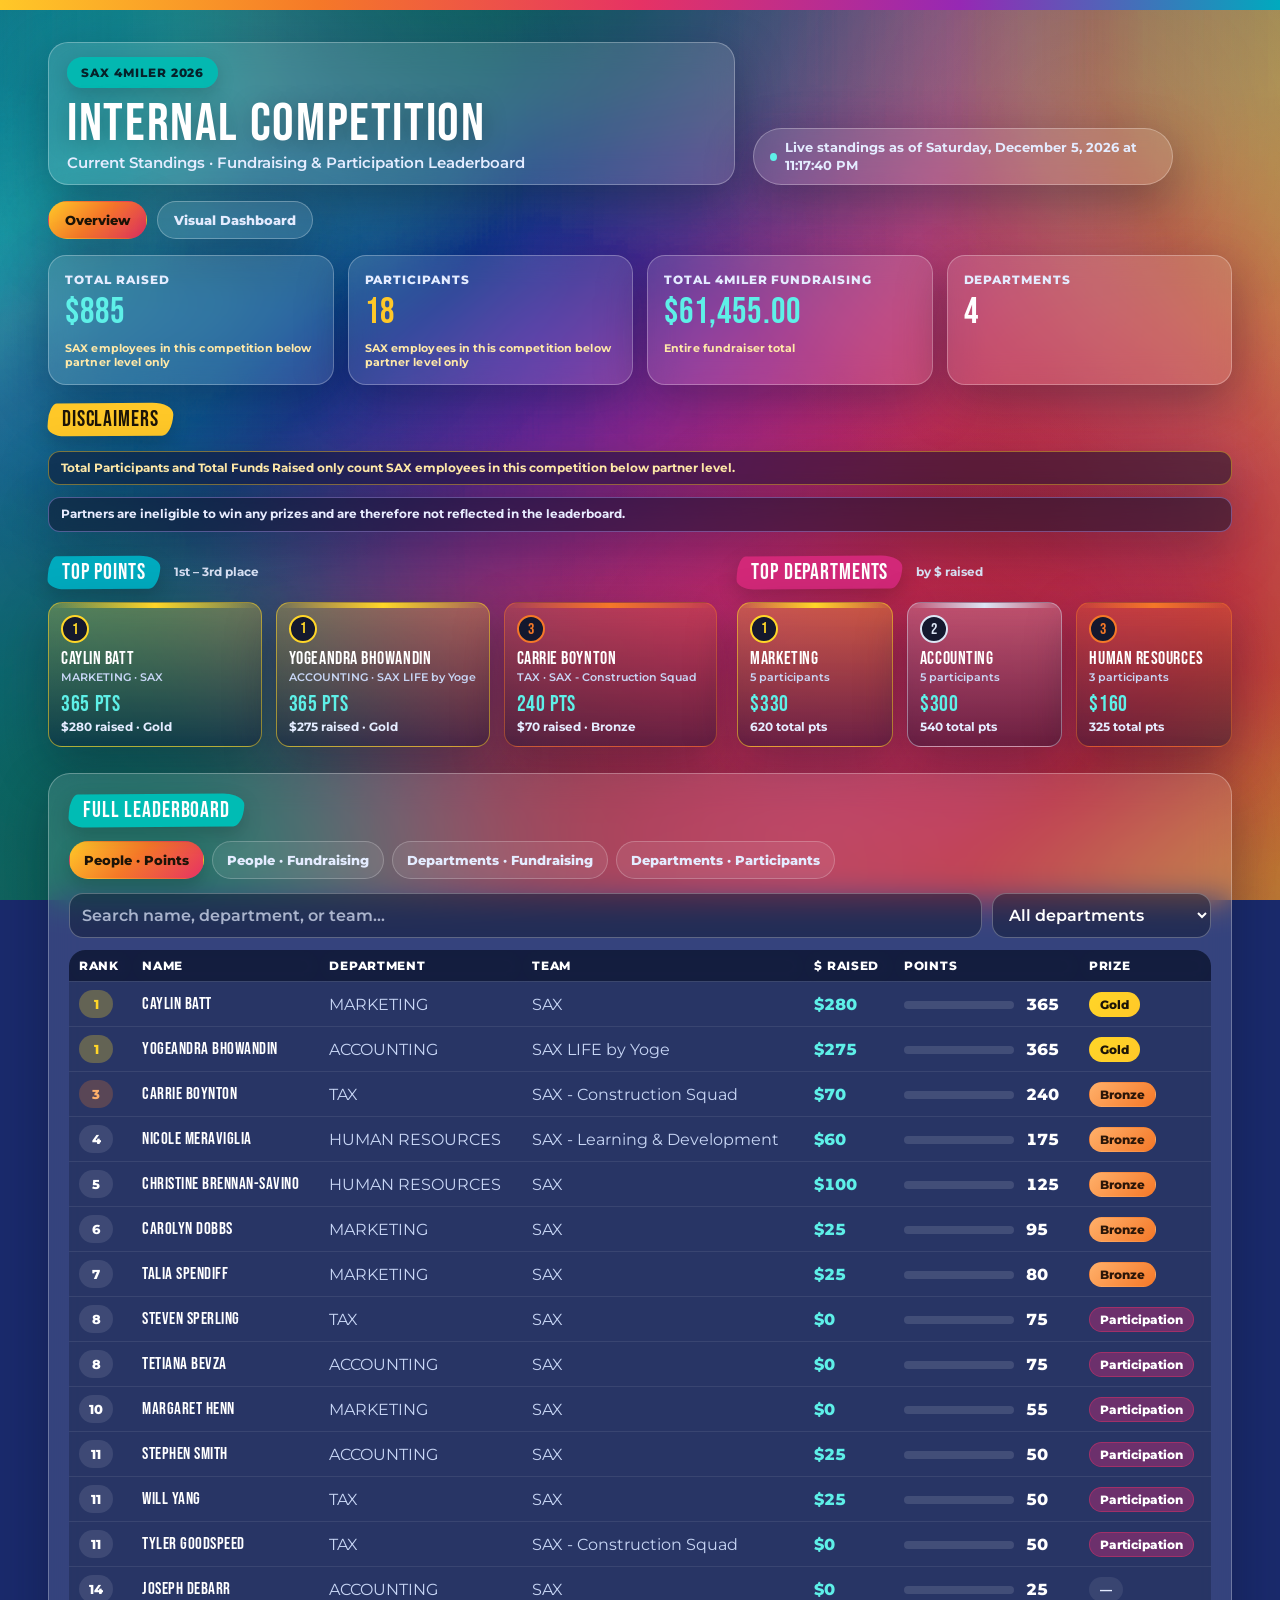
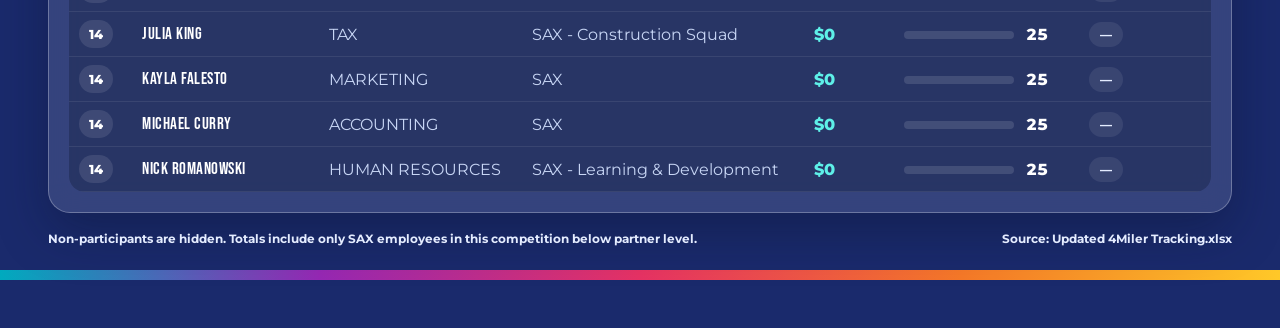
==== commit b6aa7d31: "Update leaderboard live stamp, spacing, and fundraiser total tile Combine the live standings header " ====
--- a/index.html
+++ b/index.html
@@ -25,8 +25,7 @@
         <p id="subtitle" class="subtitle">Current Standings · Fundraising &amp; Participation Leaderboard</p>
       </div>
       <div class="header-meta">
-        <div class="live-pill"><span class="dot"></span> Live standings</div>
-        <div id="updated" class="updated">Loading…</div>
+        <div id="updated" class="live-pill live-asof"><span class="dot"></span> Loading…</div>
       </div>
     </header>
 
@@ -48,8 +47,9 @@
         <div class="kpi-note">SAX employees in this competition below partner level only</div>
       </article>
       <article class="kpi">
-        <div class="kpi-label">Total Points</div>
-        <div class="kpi-value" id="kpiPoints">—</div>
+        <div class="kpi-label">Total 4MILER Fundraising</div>
+        <div class="kpi-value accent" id="kpiFundraiserTotal">—</div>
+        <div class="kpi-note">Entire fundraiser total</div>
       </article>
       <article class="kpi">
         <div class="kpi-label">Departments</div>
@@ -135,8 +135,9 @@
               <div class="skpi-note">Below partner level only</div>
             </article>
             <article class="skpi">
-              <div class="skpi-label">Total Points</div>
-              <div class="skpi-value" id="vKpiPoints">—</div>
+              <div class="skpi-label">Total 4MILER Fundraising</div>
+              <div class="skpi-value accent" id="vKpiFundraiserTotal">—</div>
+              <div class="skpi-note">Entire fundraiser total</div>
             </article>
             <article class="skpi">
               <div class="skpi-label">Departments</div>
--- a/styles.css
+++ b/styles.css
@@ -65,7 +65,7 @@
   z-index: 1;
   max-width: 1240px;
   margin: 0 auto;
-  padding: 12px clamp(12px, 2.5vw, 22px) 0;
+  padding: 18px clamp(14px, 3vw, 28px) 0;
 }
 
 /* Top yellow accent */
@@ -81,14 +81,14 @@
 .top {
   display: flex;
   justify-content: space-between;
-  gap: 14px;
+  gap: 18px;
   align-items: flex-end;
-  margin: 10px 0 12px;
+  margin: 16px 0 18px;
   flex-wrap: wrap;
 }
 
 .top.compact-top {
-  margin: 8px 0 10px;
+  margin: 14px 0 16px;
 }
 
 .brand-card {
@@ -96,15 +96,15 @@
   border: 1px solid var(--frost-border);
   backdrop-filter: blur(14px);
   -webkit-backdrop-filter: blur(14px);
-  border-radius: 20px;
-  padding: 14px 18px 12px;
+  border-radius: 22px;
+  padding: 16px 20px 14px;
   box-shadow: var(--shadow);
   flex: 1 1 420px;
 }
 
 .brand-card.compact-brand {
-  padding: 10px 16px 10px;
-  border-radius: 18px;
+  padding: 14px 18px 12px;
+  border-radius: 20px;
 }
 
 .badge {
@@ -124,9 +124,9 @@
 h1 {
   font-family: var(--display);
   font-weight: 400;
-  font-size: clamp(2rem, 4.5vw, 3.1rem);
-  margin: 8px 0 2px;
-  line-height: 0.92;
+  font-size: clamp(2.2rem, 5vw, 3.4rem);
+  margin: 10px 0 4px;
+  line-height: 0.94;
   letter-spacing: 0.03em;
   color: #fff;
   text-shadow: 0 4px 24px rgba(0, 0, 0, 0.28);
@@ -145,7 +145,7 @@
 .subtitle {
   margin: 0;
   color: var(--muted);
-  font-size: 0.9rem;
+  font-size: 0.95rem;
   font-weight: 600;
 }
 
@@ -167,11 +167,17 @@
   backdrop-filter: blur(10px);
   -webkit-backdrop-filter: blur(10px);
   border-radius: 999px;
-  padding: 9px 14px;
+  padding: 10px 16px;
   font-size: 13px;
   color: var(--muted);
   font-weight: 700;
   box-shadow: var(--shadow);
+}
+
+.live-pill.live-asof {
+  max-width: min(100%, 420px);
+  line-height: 1.35;
+  white-space: normal;
 }
 
 .dot {
@@ -205,8 +211,8 @@
 .kpis {
   display: grid;
   grid-template-columns: repeat(4, minmax(0, 1fr));
-  gap: 10px;
-  margin-bottom: 12px;
+  gap: 14px;
+  margin-bottom: 18px;
 }
 
 .kpi {
@@ -214,10 +220,10 @@
   border: 1px solid var(--frost-border);
   backdrop-filter: blur(14px);
   -webkit-backdrop-filter: blur(14px);
-  border-radius: 16px;
-  padding: 12px 14px 10px;
+  border-radius: 18px;
+  padding: 16px 16px 14px;
   box-shadow: var(--shadow);
-  min-height: 0;
+  min-height: 118px;
 }
 
 .kpi-label {
@@ -229,9 +235,9 @@
 }
 
 .kpi-value {
-  margin-top: 4px;
-  font-family: var(--display);
-  font-size: clamp(1.7rem, 2.6vw, 2.2rem);
+  margin-top: 8px;
+  font-family: var(--display);
+  font-size: clamp(1.85rem, 2.8vw, 2.35rem);
   font-weight: 400;
   letter-spacing: 0.03em;
   color: #fff;
@@ -242,8 +248,8 @@
 .kpi-value.highlight { color: var(--yellow); }
 
 .kpi-note {
-  margin-top: 6px;
-  font-size: 10px;
+  margin-top: 10px;
+  font-size: 11px;
   font-weight: 700;
   letter-spacing: 0.01em;
   color: #ffe9a8;
@@ -285,13 +291,12 @@
   display: flex;
   align-items: center;
   justify-content: flex-start;
-  gap: 10px;
-  margin-bottom: 8px;
+  gap: 14px;
+  margin-bottom: 14px;
   flex-wrap: wrap;
 }
 .section-head.tight {
-  margin-bottom: 6px;
-  gap: 8px;
+  margin-bottom: 10px;
 }
 .hint {
   color: var(--muted);
@@ -302,8 +307,8 @@
 /* Disclaimers */
 .disclaimer-stack {
   display: grid;
-  gap: 6px;
-  margin: 0 0 12px;
+  gap: 12px;
+  margin: 0 0 24px;
 }
 
 .totals-disclaimer {
@@ -330,14 +335,14 @@
 .podium-wrap {
   display: grid;
   grid-template-columns: 1.15fr 0.85fr;
-  gap: 12px;
-  margin-bottom: 14px;
+  gap: 20px;
+  margin-bottom: 26px;
 }
 
 .podium {
   display: grid;
   grid-template-columns: repeat(3, minmax(0, 1fr));
-  gap: 8px;
+  gap: 14px;
 }
 
 .pod-card {
@@ -432,8 +437,8 @@
   border: 1px solid var(--frost-border);
   backdrop-filter: blur(16px);
   -webkit-backdrop-filter: blur(16px);
-  border-radius: 18px;
-  padding: 12px;
+  border-radius: 22px;
+  padding: 20px;
   box-shadow: var(--shadow);
 }
 
@@ -593,22 +598,22 @@
 .hidden { display: none !important; }
 
 .foot {
-  margin-top: 12px;
+  margin-top: 18px;
   display: flex;
   justify-content: space-between;
   gap: 12px;
   flex-wrap: wrap;
   color: var(--muted);
-  font-size: 11px;
+  font-size: 12px;
   font-weight: 700;
   position: relative;
   z-index: 1;
 }
 
 .bottom-accent {
-  height: 8px;
+  height: 10px;
   width: 100%;
-  margin-top: 16px;
+  margin-top: 24px;
   background: linear-gradient(90deg, var(--cyan), var(--purple), var(--pink), var(--orange), var(--yellow));
 }
 
@@ -626,16 +631,16 @@
 /* View switcher */
 .view-switch {
   display: flex;
-  gap: 8px;
+  gap: 10px;
   flex-wrap: wrap;
-  margin: 0 0 10px;
+  margin: 0 0 16px;
 }
 .view-btn {
   border: 1px solid rgba(255, 255, 255, 0.28);
   background: rgba(255, 255, 255, 0.1);
   color: var(--muted);
   border-radius: 999px;
-  padding: 8px 14px;
+  padding: 10px 16px;
   cursor: pointer;
   font: inherit;
   font-weight: 800;
@@ -660,12 +665,12 @@
 /* Compact announcement-style snapshot dashboard */
 .snapshot {
   display: grid;
-  gap: 10px;
+  gap: 14px;
 }
 .snapshot-hero {
   display: grid;
   grid-template-columns: minmax(180px, 0.7fr) minmax(0, 1.3fr);
-  gap: 10px;
+  gap: 14px;
   align-items: stretch;
 }
 .snapshot-hero-copy {
@@ -704,17 +709,17 @@
 .snapshot-kpis {
   display: grid;
   grid-template-columns: repeat(4, minmax(0, 1fr));
-  gap: 8px;
+  gap: 12px;
 }
 .skpi {
   background: var(--frost);
   border: 1px solid var(--frost-border);
   backdrop-filter: blur(12px);
   -webkit-backdrop-filter: blur(12px);
-  border-radius: 14px;
-  padding: 10px 12px;
+  border-radius: 16px;
+  padding: 14px 14px;
   box-shadow: var(--shadow);
-  min-height: 0;
+  min-height: 104px;
 }
 .skpi-label {
   color: var(--muted);
@@ -743,7 +748,7 @@
 .snapshot-row {
   display: grid;
   grid-template-columns: repeat(2, minmax(0, 1fr));
-  gap: 10px;
+  gap: 14px;
 }
 .snapshot-row.secondary {
   grid-template-columns: 1.1fr 0.9fr;
@@ -795,8 +800,8 @@
   min-height: 0;
 }
 .chart-card.compact {
-  padding: 10px 12px;
-  border-radius: 16px;
+  padding: 16px;
+  border-radius: 18px;
 }
 .chart-card.wide { grid-column: 1 / -1; }
 .chart-card.podium-card { min-height: 0; }
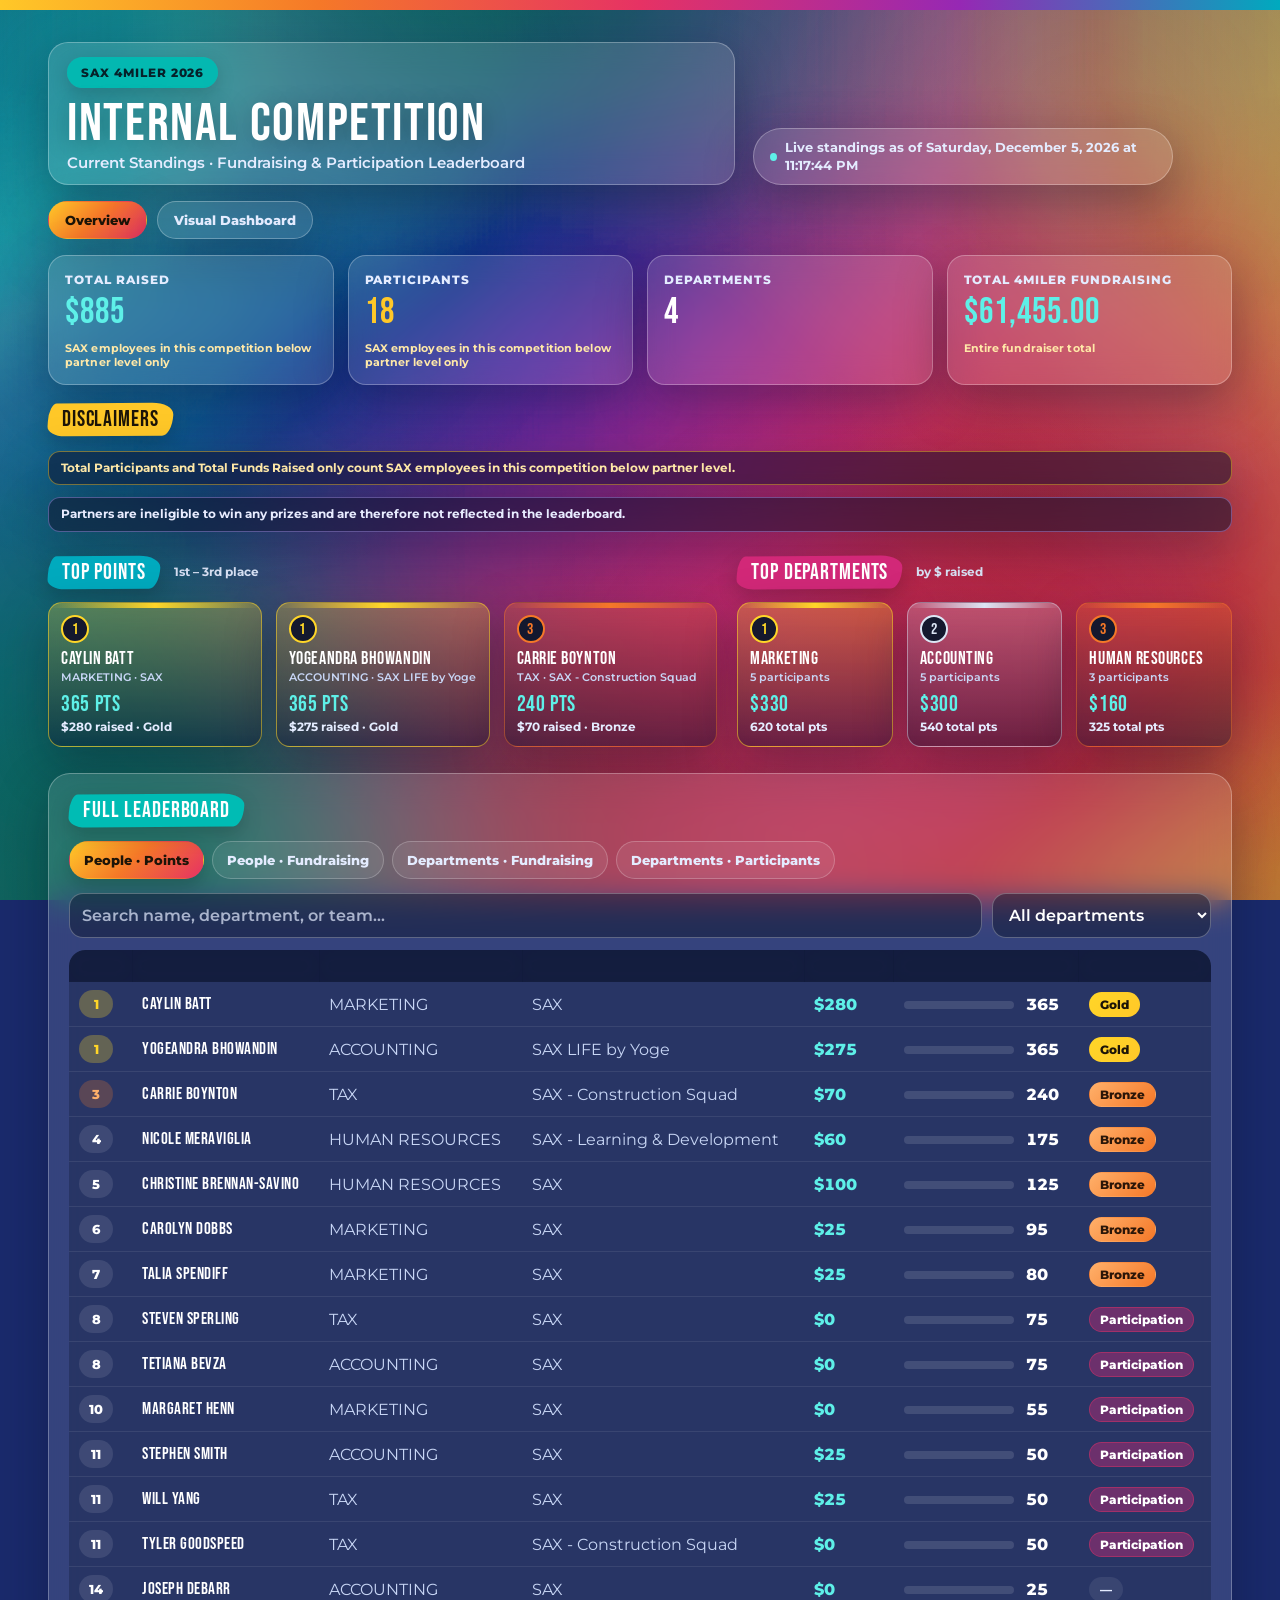
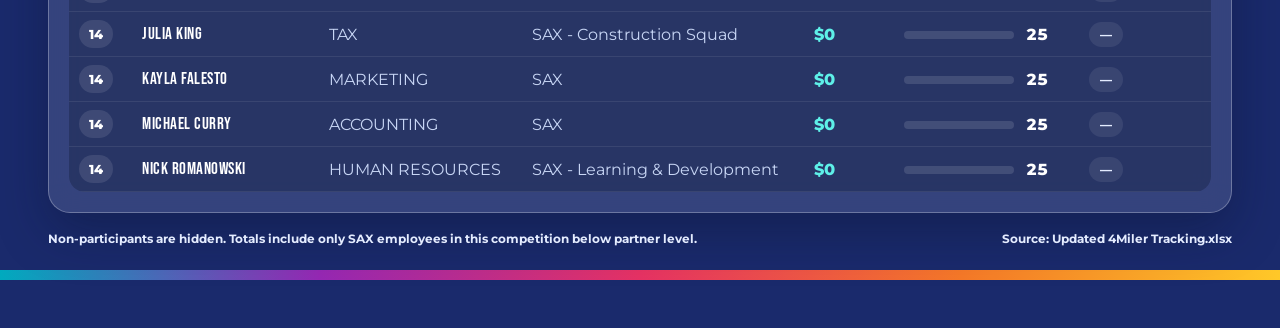
==== commit fa9c1525: "Move Total 4MILER Fundraising KPI to the end of the row Put Departments third and the full fundraise" ====
--- a/index.html
+++ b/index.html
@@ -47,13 +47,13 @@
         <div class="kpi-note">SAX employees in this competition below partner level only</div>
       </article>
       <article class="kpi">
+        <div class="kpi-label">Departments</div>
+        <div class="kpi-value" id="kpiDepts">—</div>
+      </article>
+      <article class="kpi">
         <div class="kpi-label">Total 4MILER Fundraising</div>
         <div class="kpi-value accent" id="kpiFundraiserTotal">—</div>
         <div class="kpi-note">Entire fundraiser total</div>
-      </article>
-      <article class="kpi">
-        <div class="kpi-label">Departments</div>
-        <div class="kpi-value" id="kpiDepts">—</div>
       </article>
     </section>
 
@@ -135,13 +135,13 @@
               <div class="skpi-note">Below partner level only</div>
             </article>
             <article class="skpi">
+              <div class="skpi-label">Departments</div>
+              <div class="skpi-value" id="vKpiDepts">—</div>
+            </article>
+            <article class="skpi">
               <div class="skpi-label">Total 4MILER Fundraising</div>
               <div class="skpi-value accent" id="vKpiFundraiserTotal">—</div>
               <div class="skpi-note">Entire fundraiser total</div>
-            </article>
-            <article class="skpi">
-              <div class="skpi-label">Departments</div>
-              <div class="skpi-value" id="vKpiDepts">—</div>
             </article>
           </div>
         </header>
